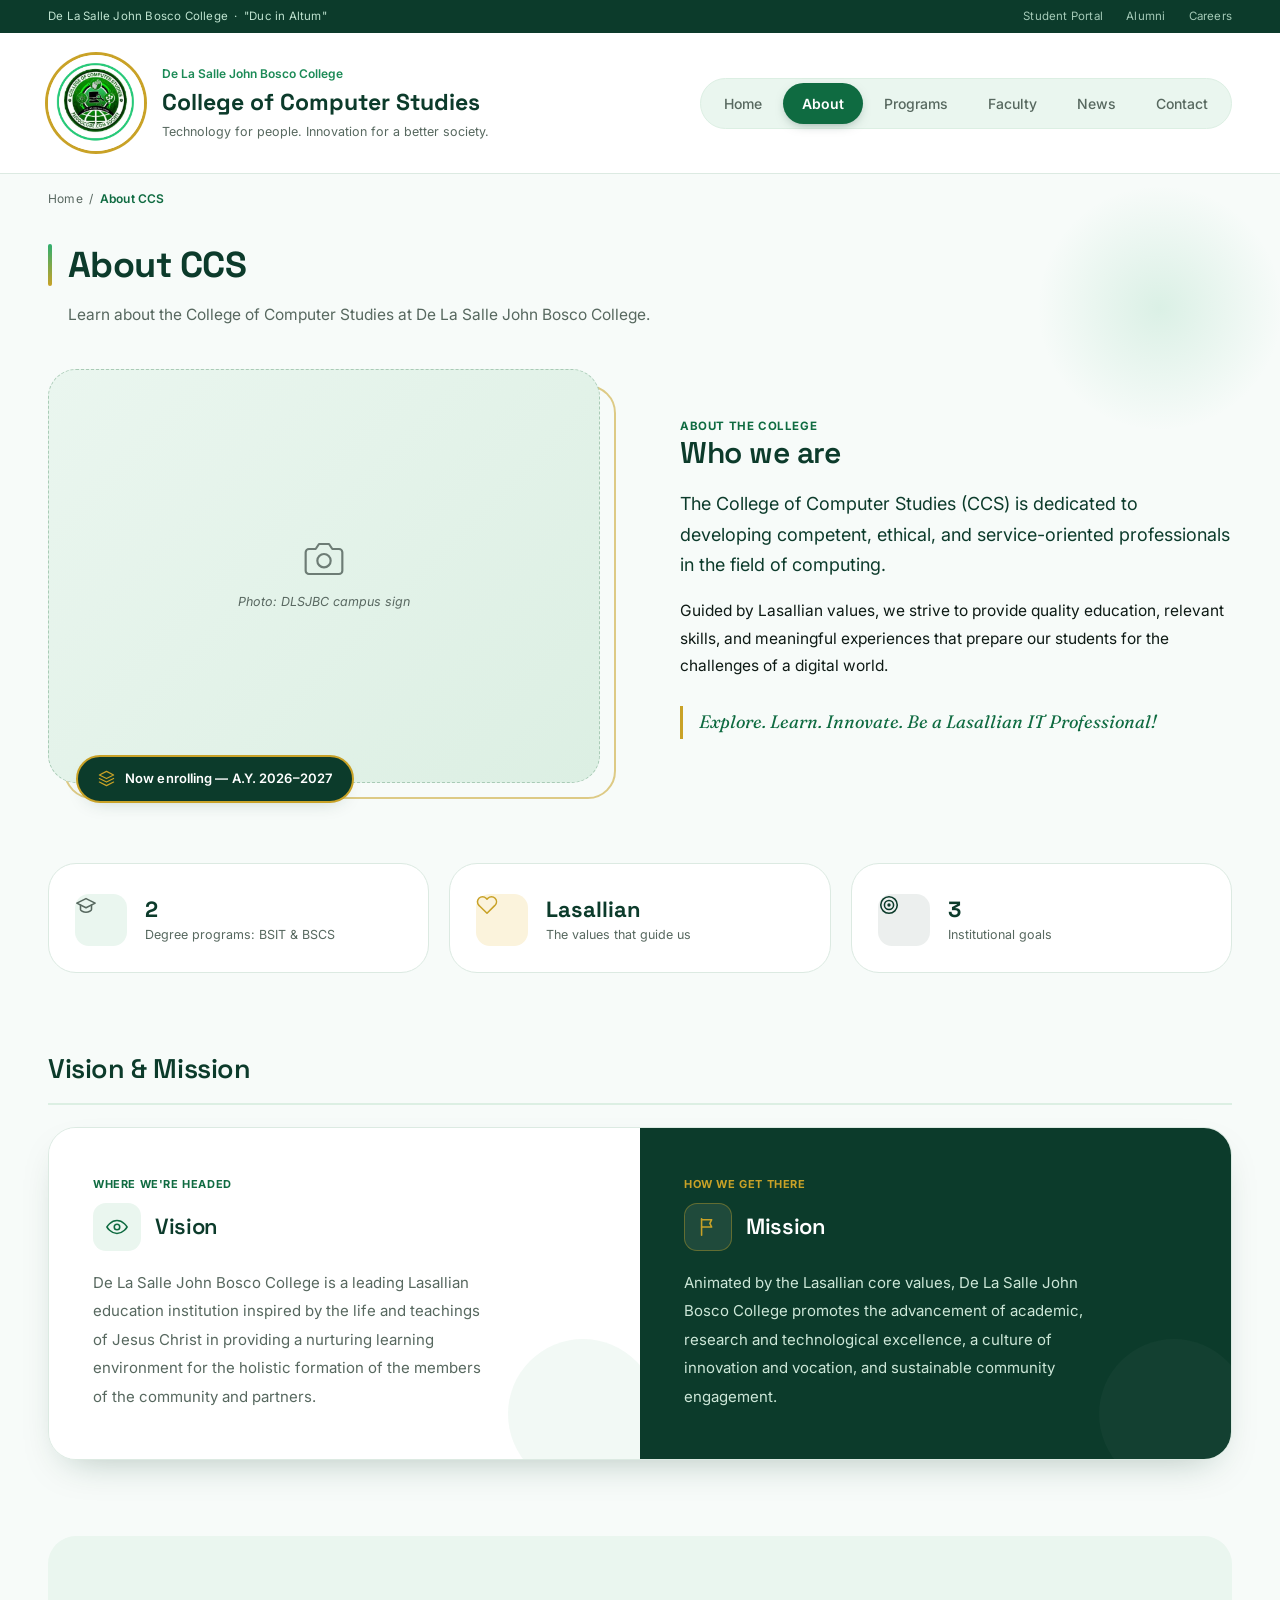
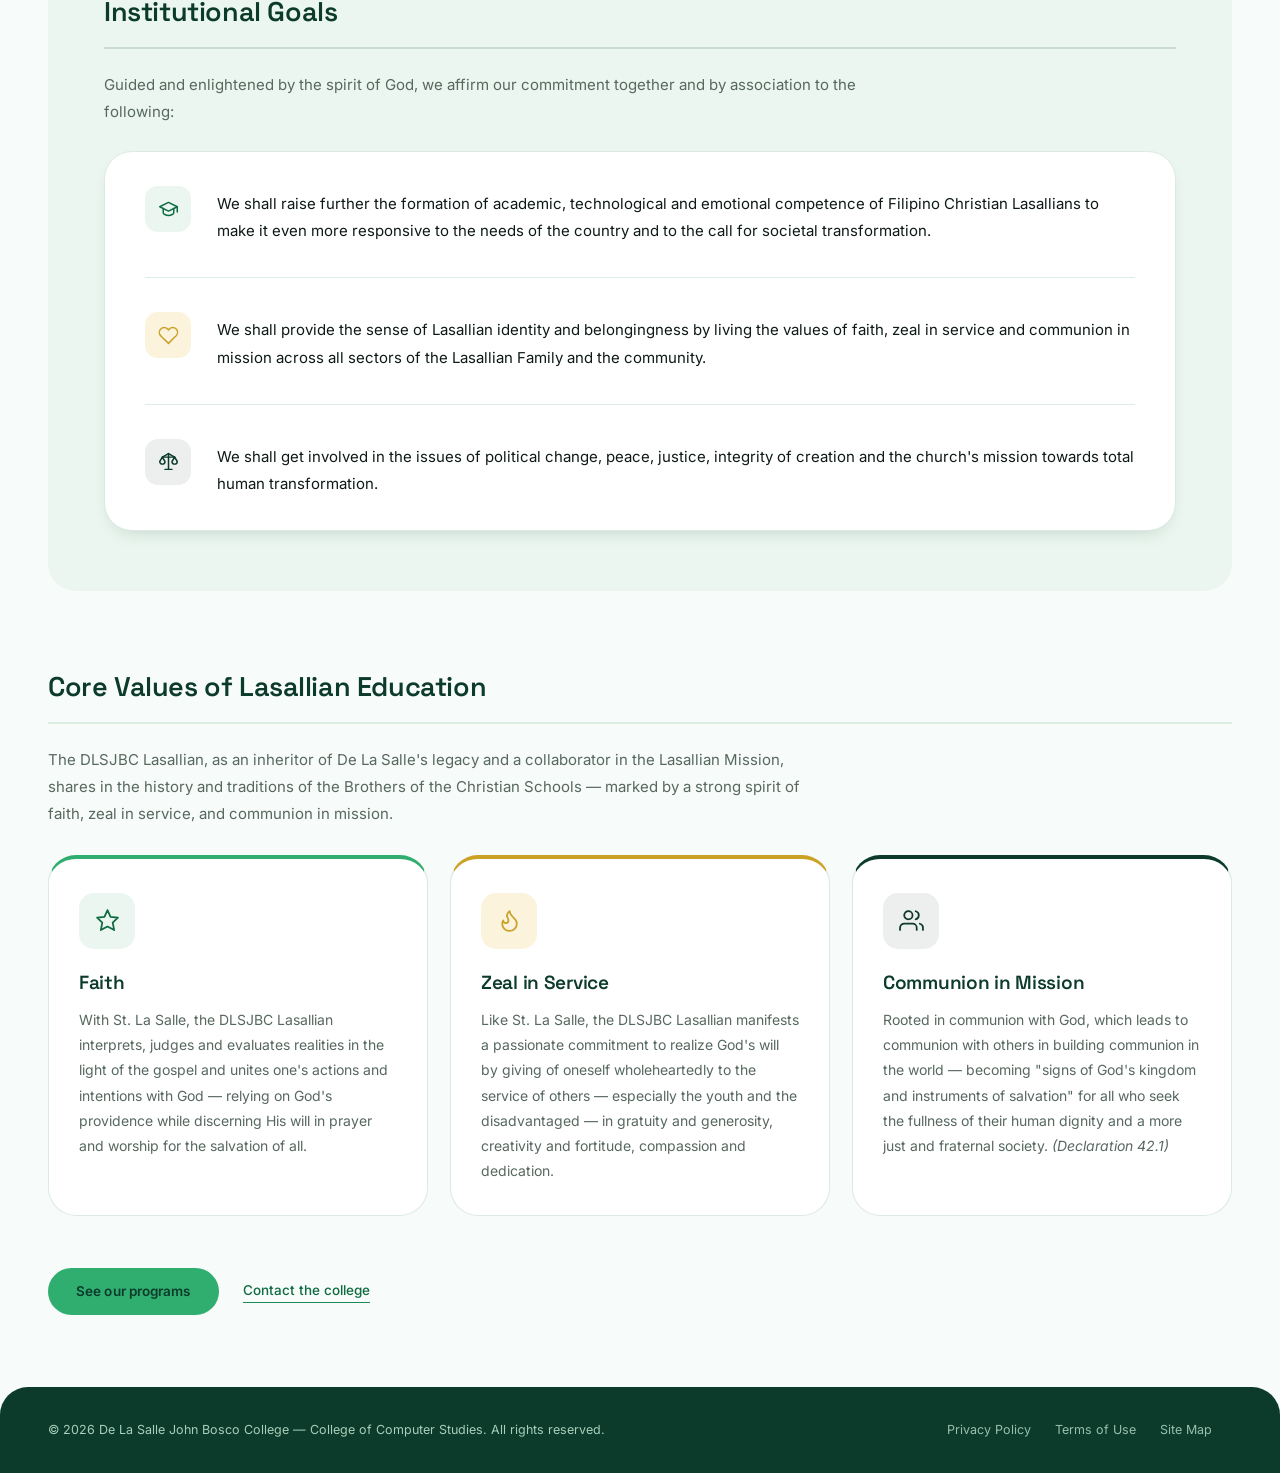
==== about.html @ 53c6dd04 "Add files via upload" ====
<!DOCTYPE html>
<html lang="en">
<head>
<meta charset="UTF-8">
<meta name="viewport" content="width=device-width, initial-scale=1">
<meta name="description" content="Learn about the College of Computer Studies at De La Salle John Bosco College.">
<link rel="icon" type="image/png" href="images/favicon.png">
<title>About CCS — College of Computer Studies, De La Salle John Bosco College</title>
<link rel="preconnect" href="https://fonts.googleapis.com">
<link rel="preconnect" href="https://fonts.gstatic.com" crossorigin>
<link rel="stylesheet" href="styles.css">
</head>
<body>

  <a class="skip-link" href="#main-content">Skip to main content</a>

  <div class="utility-bar">
    <span>De La Salle John Bosco College &nbsp;·&nbsp; "Duc in Altum"</span>
    <span>
      <a href="#">Student Portal</a>
      <a href="#">Alumni</a>
      <a href="#">Careers</a>
    </span>
  </div>

  <header class="site-header">
    <a class="brand" href="index.html">
      <img class="mark" src="images/logo.png" width="88" height="88" alt="CCS logo — College of Computer Studies, De La Salle John Bosco College">
      <div class="brand-text">
        <div class="eyebrow">De La Salle John Bosco College</div>
        <div class="brand-title">College of Computer Studies</div>
        <div class="tagline">Technology for people. Innovation for a better society.</div>
      </div>
    </a>
    <button class="nav-toggle" id="nav-toggle" type="button" aria-expanded="false" aria-controls="main-nav" aria-label="Toggle navigation menu"><span></span></button>
    <nav class="main-nav" id="main-nav" aria-label="Primary">
      <ul>
        <li><a href="index.html">Home</a></li>
        <li class="active"><a href="about.html" aria-current="page">About</a></li>
        <li><a href="programs.html">Programs</a></li>
        <li><a href="faculty.html">Faculty</a></li>
        <li><a href="news.html">News</a></li>
        <li><a href="contact.html">Contact</a></li>
      </ul>
    </nav>
  </header>
  <div class="header-divider"></div>

  <nav class="breadcrumb" aria-label="Breadcrumb"><a href="index.html">Home</a> &nbsp;/&nbsp; <span aria-current="page">About CCS</span></nav>

  <div class="page-head">
    <h1>About CCS</h1>
    <p>Learn about the College of Computer Studies at De La Salle John Bosco College.</p>
  </div>

  <main class="page-wrap" id="main-content">
    <div class="split">
      <div class="split-media">
        <!-- Replace this placeholder with: <img src="images/campus-sign.jpg" alt="DLSJBC campus sign"> -->
        <div class="ph ph-4x3 ph-photo" role="img" aria-label="Placeholder: Photo: DLSJBC campus sign">
          <svg class="ph-photo-icon" viewBox="0 0 24 24" aria-hidden="true"><path d="M23 19a2 2 0 0 1-2 2H3a2 2 0 0 1-2-2V8a2 2 0 0 1 2-2h4l2-3h6l2 3h4a2 2 0 0 1 2 2z"/><circle cx="12" cy="13" r="4"/></svg>
          <span>Photo: DLSJBC campus sign</span>
        </div>
        <div class="media-badge">
          <svg viewBox="0 0 24 24" aria-hidden="true"><path d="M12 2 2 7l10 5 10-5-10-5z"/><path d="M2 17l10 5 10-5"/><path d="M2 12l10 5 10-5"/></svg>
          <span>Now enrolling — A.Y. 2026–2027</span>
        </div>
      </div>
      <div class="split-text">
        <span class="section-kicker">About the college</span>
        <h2>Who we are</h2>
        <p>The College of Computer Studies (CCS) is dedicated to developing competent, ethical, and service-oriented professionals in the field of computing.</p>
        <p>Guided by Lasallian values, we strive to provide quality education, relevant skills, and meaningful experiences that prepare our students for the challenges of a digital world.</p>
        <p class="tag-line">Explore. Learn. Innovate. Be a Lasallian IT Professional!</p>
      </div>
    </div>


    <ul class="facts" aria-label="At a glance">
      <li>
        <span class="fact-icon" aria-hidden="true"><svg viewBox="0 0 24 24"><path d="M22 10 12 5 2 10l10 5 10-5z"/><path d="M6 12v5c0 1 3 3 6 3s6-2 6-3v-5"/></svg></span>
        <span class="fact-body"><b>2</b><span>Degree programs: BSIT &amp; BSCS</span></span>
      </li>
      <li>
        <span class="fact-icon" aria-hidden="true"><svg viewBox="0 0 24 24"><path d="M20.8 4.6a5.5 5.5 0 0 0-7.8 0L12 5.6l-1-1a5.5 5.5 0 1 0-7.8 7.8l1 1L12 21l7.8-7.8 1-1a5.5 5.5 0 0 0 0-7.6z"/></svg></span>
        <span class="fact-body"><b>Lasallian</b><span>The values that guide us</span></span>
      </li>
      <li>
        <span class="fact-icon" aria-hidden="true"><svg viewBox="0 0 24 24"><circle cx="12" cy="12" r="9"/><circle cx="12" cy="12" r="5"/><circle cx="12" cy="12" r="1"/></svg></span>
        <span class="fact-body"><b>3</b><span>Institutional goals</span></span>
      </li>
    </ul>

    <section class="section" aria-labelledby="vm-heading">
      <div class="block-head"><h2 id="vm-heading">Vision &amp; Mission</h2></div>
      <div class="vm-grid">
        <div class="vm-card is-vision">
          <span class="vm-kicker">Where we're headed</span>
          <div class="vm-card-head">
            <span class="vm-icon" aria-hidden="true"><svg viewBox="0 0 24 24"><path d="M1 12s4-7 11-7 11 7 11 7-4 7-11 7-11-7-11-7z"/><circle cx="12" cy="12" r="3"/></svg></span>
            <h3>Vision</h3>
          </div>
          <p>De La Salle John Bosco College is a leading Lasallian education institution inspired by the life and teachings of Jesus Christ in providing a nurturing learning environment for the holistic formation of the members of the community and partners.</p>
        </div>
        <div class="vm-card is-mission">
          <span class="vm-kicker">How we get there</span>
          <div class="vm-card-head">
            <span class="vm-icon" aria-hidden="true"><svg viewBox="0 0 24 24"><path d="M5 3v18"/><path d="M5 4h11l-2 4 2 4H5"/></svg></span>
            <h3>Mission</h3>
          </div>
          <p>Animated by the Lasallian core values, De La Salle John Bosco College promotes the advancement of academic, research and technological excellence, a culture of innovation and vocation, and sustainable community engagement.</p>
        </div>
      </div>
    </section>

    <section class="section is-tinted" aria-labelledby="goals-heading">
      <div class="block-head"><h2 id="goals-heading">Institutional Goals</h2></div>
      <p class="goals-intro">Guided and enlightened by the spirit of God, we affirm our commitment together and by association to the following:</p>
      <ul class="goals-panel">
        <li class="goal-row">
          <span class="goal-icon" aria-hidden="true"><svg viewBox="0 0 24 24"><path d="M22 10 12 5 2 10l10 5 10-5z"/><path d="M6 12v5c0 1 3 3 6 3s6-2 6-3v-5"/><path d="M22 10v6"/></svg></span>
          <p class="goal-text">We shall raise further the formation of academic, technological and emotional competence of Filipino Christian Lasallians to make it even more responsive to the needs of the country and to the call for societal transformation.</p>
        </li>
        <li class="goal-row">
          <span class="goal-icon" aria-hidden="true"><svg viewBox="0 0 24 24"><path d="M20.8 4.6a5.5 5.5 0 0 0-7.8 0L12 5.6l-1-1a5.5 5.5 0 1 0-7.8 7.8l1 1L12 21l7.8-7.8 1-1a5.5 5.5 0 0 0 0-7.6z"/></svg></span>
          <p class="goal-text">We shall provide the sense of Lasallian identity and belongingness by living the values of faith, zeal in service and communion in mission across all sectors of the Lasallian Family and the community.</p>
        </li>
        <li class="goal-row">
          <span class="goal-icon" aria-hidden="true"><svg viewBox="0 0 24 24"><path d="M12 3v18"/><path d="M8 21h8"/><path d="M5 7h14"/><path d="M12 3 5 7"/><path d="M12 3l7 4"/><path d="M2 12l3-5 3 5a3 3 0 1 1-6 0z"/><path d="M16 12l3-5 3 5a3 3 0 1 1-6 0z"/></svg></span>
          <p class="goal-text">We shall get involved in the issues of political change, peace, justice, integrity of creation and the church's mission towards total human transformation.</p>
        </li>
      </ul>
    </section>

    <section class="section" aria-labelledby="values-heading">
      <div class="block-head"><h2 id="values-heading">Core Values of Lasallian Education</h2></div>
      <p class="values-intro">The DLSJBC Lasallian, as an inheritor of De La Salle's legacy and a collaborator in the Lasallian Mission, shares in the history and traditions of the Brothers of the Christian Schools — marked by a strong spirit of faith, zeal in service, and communion in mission.</p>
      <div class="values">
        <div class="value"><span class="value-icon" aria-hidden="true"><svg viewBox="0 0 24 24"><path d="m12 2 2.9 6.6L22 9.2l-5 4.9 1.4 7.1L12 17.8l-6.4 3.4L7 14.1 2 9.2l7.1-.6z"/></svg></span><h3>Faith</h3><p>With St. La Salle, the DLSJBC Lasallian interprets, judges and evaluates realities in the light of the gospel and unites one's actions and intentions with God — relying on God's providence while discerning His will in prayer and worship for the salvation of all.</p></div>
        <div class="value"><span class="value-icon" aria-hidden="true"><svg viewBox="0 0 24 24"><path d="M8.5 14.5A2.5 2.5 0 0 0 11 12c0-1.38-.5-2-1-3-1.07-2.14-.22-4.05 2-6 .5 2.5 2 4.9 4 6.5 2 1.6 3 3.5 3 5.5a7 7 0 1 1-14 0c0-1.15.43-2.29 1-3a2.5 2.5 0 0 0 2.5 2.5z"/></svg></span><h3>Zeal in Service</h3><p>Like St. La Salle, the DLSJBC Lasallian manifests a passionate commitment to realize God's will by giving of oneself wholeheartedly to the service of others — especially the youth and the disadvantaged — in gratuity and generosity, creativity and fortitude, compassion and dedication.</p></div>
        <div class="value"><span class="value-icon" aria-hidden="true"><svg viewBox="0 0 24 24"><path d="M17 21v-2a4 4 0 0 0-4-4H5a4 4 0 0 0-4 4v2"/><circle cx="9" cy="7" r="4"/><path d="M23 21v-2a4 4 0 0 0-3-3.87"/><path d="M16 3.13a4 4 0 0 1 0 7.75"/></svg></span><h3>Communion in Mission</h3><p>Rooted in communion with God, which leads to communion with others in building communion in the world — becoming "signs of God's kingdom and instruments of salvation" for all who seek the fullness of their human dignity and a more just and fraternal society. <i>(Declaration 42.1)</i></p></div>
      </div>
    </section>

    <div class="cta-row">
      <a class="btn btn-primary" href="programs.html">See our programs</a>
      <a class="btn-text dark" href="contact.html">Contact the college</a>
    </div>
  </main>

  <footer>
    <div class="footer-wrap">
      <div>© 2026 De La Salle John Bosco College — College of Computer Studies. All rights reserved.</div>
      <div class="footer-links">
        <a href="#">Privacy Policy</a>
        <a href="#">Terms of Use</a>
        <a href="#">Site Map</a>
      </div>
    </div>
  </footer>

  <script src="script.js"></script>
</body>
</html>
---- styles.css ----
@import url('https://fonts.googleapis.com/css2?family=Space+Grotesk:wght@500;600;700&family=Inter:wght@400;500;600;700&family=Fraunces:ital,wght@1,500&display=swap');

:root{
  /* Core palette — green & white, gold as a small heritage accent */
  --forest:#0C3B2B;
  --forest-2:#0F4A36;
  --green:#1B8A56;
  --green-deep:#0F6B41;
  --green-bright:#2FAE6F;
  --mint:#EAF6EF;
  --mint-2:#DCEFE3;
  --ivory:#F7FBF9;
  --paper:#FFFFFF;
  --gold:#C9A227;
  --ink:#0E1A15;
  --ink-soft:#57685F;
  --ink-faint:#76807A;   /* 4.1:1 on white/ivory; placeholder text */
  --ink-muted:#596861;   /* 5.9:1 on white, 5.3:1 on mint, 4.9:1 on mint-2; for small meta text */
  --line:#DCEAE2;
  --shadow: 0 16px 40px -20px rgba(12,59,43,.35);
  --shadow-sm: 0 8px 20px -12px rgba(12,59,43,.28);
  --radius-lg:28px;
  --radius-md:18px;
  --radius-sm:12px;
  --wrap:1400px;         /* shared page width on desktop */
}
*{box-sizing:border-box;}
html{scroll-behavior:smooth;}
body{
  margin:0;
  font-family:"Inter",-apple-system,BlinkMacSystemFont,"Segoe UI",Roboto,"Helvetica Neue",Arial,"Noto Sans","Liberation Sans",sans-serif,"Apple Color Emoji","Segoe UI Emoji";
  color:var(--ink);
  background:var(--ivory);
  -webkit-font-smoothing:antialiased;
  -moz-osx-font-smoothing:grayscale;
  text-rendering:optimizeLegibility;
  font-feature-settings:"kern" 1,"liga" 1,"calt" 1;
  font-synthesis:none;
  line-height:1.5;
}
h1,h2,h3{
  font-family:"Space Grotesk",-apple-system,BlinkMacSystemFont,"Segoe UI",Roboto,"Helvetica Neue",Arial,sans-serif;
  margin:0;
  font-weight:600;
  letter-spacing:-.015em;
  color:var(--forest);
}
a{color:inherit;text-decoration:none;}
img{display:block;max-width:100%;}
p{margin:0;}
@media (prefers-reduced-motion: reduce){
  html{scroll-behavior:auto;}
  *{animation-duration:.001ms !important;transition-duration:.001ms !important;}
}

/* ---------- Accessibility ---------- */
a:focus-visible,
button:focus-visible,
input:focus-visible,
textarea:focus-visible{
  outline:2px solid var(--green);
  outline-offset:3px;
  border-radius:3px;
}
.skip-link{
  position:absolute;left:16px;top:-60px;z-index:1000;
  background:var(--forest);color:var(--paper);
  padding:12px 20px;font-size:13px;font-weight:600;
  border-radius:8px;transition:top .15s ease;
}
.skip-link:focus{top:16px;}
.sr-only{
  position:absolute;width:1px;height:1px;padding:0;margin:-1px;overflow:hidden;
  clip:rect(0,0,0,0);white-space:nowrap;border:0;
}

/* ---------- Utility strip ---------- */
.utility-bar{
  background:var(--forest);
  color:#BFE3D0;
  font-size:11.5px;
  padding:8px 48px;
  display:flex;
  justify-content:space-between;
  letter-spacing:.2px;
}
.utility-bar a{opacity:.85;margin-left:20px;}
.utility-bar a:hover{opacity:1;color:var(--gold);}

/* ---------- Header ---------- */
header.site-header{
  background:var(--paper);
  padding:22px 48px;
  display:flex;
  align-items:center;
  justify-content:space-between;
  max-width:var(--wrap);
  margin:0 auto;
  position:sticky;
  top:0;
  z-index:40;
  border-bottom:1px solid var(--line);
}
.brand{display:flex;align-items:center;}
.mark{
  width:96px;height:96px;flex-shrink:0;margin-right:18px;object-fit:cover;
  border-radius:50%;display:block;
  box-shadow:0 0 0 3px var(--gold);
  transition:box-shadow .15s ease,transform .15s ease;
}
.brand:hover .mark{box-shadow:0 0 0 3px var(--green-bright);transform:translateY(-1px);}
.brand-text .eyebrow{
  font-size:12px;color:var(--green);font-weight:600;margin-bottom:2px;
}
.brand-text h1{font-size:23px;color:var(--forest);}
.brand-text .tagline{font-size:12.5px;color:var(--ink-soft);margin-top:3px;transition:color .15s ease;}
.brand:hover .brand-text .tagline{color:var(--green-deep);}

nav.main-nav{display:flex;align-items:center;}
nav.main-nav ul{
  list-style:none;display:flex;margin:0;padding:4px;gap:2px;
  background:var(--mint);border:1px solid var(--mint-2);border-radius:999px;
}
nav.main-nav li{position:relative;}
nav.main-nav a{
  display:block;font-size:14px;font-weight:500;color:var(--ink-soft);
  padding:10px 19px;border-radius:999px;transition:background .15s ease,color .15s ease;
}
nav.main-nav a:hover{color:var(--forest);background:rgba(255,255,255,.7);}
nav.main-nav li.active a{color:var(--paper);font-weight:600;background:var(--green-deep);box-shadow:0 4px 12px -5px rgba(15,59,43,.5);}
nav.main-nav li.active a:hover{background:var(--forest);color:var(--paper);}

.header-divider{display:none;}

.breadcrumb{
  max-width:var(--wrap);margin:0 auto;padding:16px 48px 0;
  font-size:12px;color:var(--ink-muted);letter-spacing:.2px;
}
.breadcrumb span{color:var(--green-deep);font-weight:600;}
.breadcrumb a:hover{color:var(--green);text-decoration:underline;}

/* ---------- Hero ---------- */
.hero{max-width:var(--wrap);margin:22px auto 0;padding:0 48px;}
.hero-grid{display:flex;align-items:stretch;gap:28px;}

.hero-panel{
  flex:1 1 0;min-width:0;
  background:linear-gradient(155deg,var(--forest-2) 0%,var(--forest) 65%);
  border-radius:var(--radius-lg);
  color:var(--paper);
  padding:64px 56px;
  display:flex;align-items:center;
  position:relative;overflow:hidden;
}
.hero-panel::before{
  content:"";position:absolute;inset:0;pointer-events:none;
  background-image:radial-gradient(rgba(255,255,255,.10) 1.5px,transparent 1.5px);
  background-size:24px 24px;
  -webkit-mask-image:radial-gradient(ellipse at 100% 0%,#000 0%,transparent 55%);
  mask-image:radial-gradient(ellipse at 100% 0%,#000 0%,transparent 55%);
}
.hero-text{max-width:560px;position:relative;z-index:1;}
.hero-kicker{font-size:13px;color:var(--gold);font-weight:600;margin-bottom:16px;}
.hero-text h2{font-size:42px;line-height:1.15;color:var(--paper);font-weight:700;}
.hero-text .lede{font-size:15.5px;color:#CDE7D8;margin-top:18px;max-width:460px;line-height:1.75;}
.hero-cta{margin-top:32px;display:flex;align-items:center;flex-wrap:wrap;gap:10px 24px;}
.btn{
  display:inline-block;padding:13px 28px;border-radius:999px;font-size:13.5px;font-weight:600;
  letter-spacing:.1px;transition:background .15s ease,transform .15s ease;
}
.btn-primary{background:var(--green-bright);color:var(--forest);}
.btn-primary:hover{background:#4CC489;transform:translateY(-1px);}
.btn-text{color:var(--paper);border-bottom:1px solid rgba(255,255,255,.4);padding:0 0 2px;font-size:13.5px;font-weight:500;}
.btn-text:hover{border-color:var(--gold);color:var(--gold);}

/* Photo card: a distinct, separated object next to the panel — not blended into it */
.hero-photo-wrap{flex:0 0 38%;position:relative;padding:14px 14px 34px 0;}
.hero-photo-wrap::before{
  content:"";position:absolute;top:0;right:-14px;bottom:20px;left:28px;
  background:var(--mint-2);border-radius:var(--radius-lg);z-index:0;
}
.hero-photo-card{
  position:relative;z-index:1;height:100%;min-height:460px;
  border-radius:var(--radius-lg);overflow:hidden;
  box-shadow:var(--shadow);border:6px solid var(--paper);
}
.hero-photo-card img,.hero-photo-card .ph{width:100%;height:100%;object-fit:cover;}
.hero-ph{
  flex-direction:column;gap:14px;
  background:linear-gradient(135deg,var(--mint) 0%,var(--mint-2) 100%);
  color:var(--ink-soft);font-size:13px;letter-spacing:.2px;text-align:center;padding:24px;
}
.hero-ph .ph-icon{width:42px;height:42px;stroke:currentColor;fill:none;stroke-width:1.3;opacity:.65;color:var(--green-deep);}

.hero-badges{
  position:relative;z-index:2;margin-top:-30px;margin-left:20px;
  display:flex;gap:10px;
}
.hero-badge{
  background:rgba(255,255,255,.92);backdrop-filter:blur(6px);
  border:1px solid var(--line);border-radius:var(--radius-sm);
  box-shadow:var(--shadow-sm);padding:12px 16px;
}
.hero-badge-num{
  font-family:"Space Grotesk",-apple-system,BlinkMacSystemFont,"Segoe UI",Roboto,"Helvetica Neue",Arial,sans-serif;
  font-size:24px;font-weight:700;line-height:1;color:var(--forest);
}
.hero-badge.is-accent .hero-badge-num{color:var(--green);}
.hero-badge-label{font-size:10.5px;color:var(--ink-soft);margin-top:5px;line-height:1.4;}

/* ---------- Layout ---------- */
.content-wrap{max-width:var(--wrap);margin:0 auto;padding:60px 48px 0;display:grid;grid-template-columns:minmax(0,1fr) 360px;column-gap:48px;align-items:start;}
.main-col{flex:2 1 0;min-width:0;margin-right:56px;}
.content-wrap > .main-col{margin-right:0;container:main / inline-size;}
.side-col{flex:1 1 0;min-width:0;background:var(--mint);padding:32px 28px;border-radius:var(--radius-md);}

.block{margin-bottom:56px;}
.block-head{
  display:flex;justify-content:space-between;align-items:baseline;
  border-bottom:2px solid var(--mint-2);padding-bottom:14px;margin-bottom:22px;
}
.block-head h2{font-size:21px;}
.see-all{font-size:12.5px;color:var(--green-deep);font-weight:600;}
.see-all:hover{color:var(--green);}

/* Announcements */
.announce-list{list-style:none;margin:0;padding:0;}
.announce-item{
  position:relative;display:flex;align-items:flex-start;
  padding:16px 14px;border-radius:var(--radius-sm);transition:background .15s ease;
}
.announce-item:hover{background:var(--mint);}
.announce-item:has(a:focus-visible){outline:2px solid var(--green);outline-offset:-2px;}

/* One fixed-width label column so every title starts on the same line */
.announce-date{
  flex:0 0 76px;margin:-1px 20px 0 0;padding:3px 0;
  border:1px solid var(--mint-2);border-radius:999px;background:var(--mint);
  color:var(--green-deep);font-size:11.5px;font-weight:600;line-height:1.4;text-align:center;
}
.announce-item:hover .announce-date{background:var(--paper);}
.announce-item.is-new .announce-date{background:var(--green-deep);border-color:var(--green-deep);color:var(--paper);}
.announce-item.is-ongoing .announce-date{background:transparent;border-style:dashed;border-color:#B7D3C4;}
.announce-item.is-past .announce-date{background:#EEF1EF;border-color:#E1E6E3;color:var(--ink-soft);}
.announce-item.is-past:hover .announce-date{background:var(--paper);}
.announce-item.is-past:hover .title{color:var(--ink);}

.announce-body{flex:1 1 0;min-width:0;}
.announce-item .title{display:block;font-size:15.5px;color:var(--ink);line-height:1.4;font-weight:500;}
.announce-item.is-new .title{font-weight:600;}
/* Stretch the link over the whole row so the entire item is clickable */
.announce-item .title::after{content:"";position:absolute;inset:0;}
.announce-item:hover .title{color:var(--green-deep);}
.announce-item .meta{font-size:12px;color:var(--ink-muted);margin-top:5px;}
.meta-posted::before{content:" · ";}
.announce-item .news-arrow{margin:3px 0 0 16px;}

@media (hover:none){
  .announce-item .news-arrow{display:none;}
}
@media (max-width:480px){
  .announce-item{padding:14px 10px;}
  .announce-date{flex-basis:64px;margin-right:14px;font-size:11px;}
}

/* Wide column: announcements read like a schedule board — label | title | source & date | arrow */
@container main (min-width: 760px){
  .announce-item{
    display:grid;grid-template-columns:76px minmax(0,1fr) 160px 16px;
    column-gap:16px;align-items:center;padding:13px 14px;
  }
  .announce-body{display:contents;}
  .announce-date{margin:0;}
  .announce-item .title{grid-column:2;}
  .announce-item .meta{
    grid-column:3;margin:0;padding-left:16px;border-left:1px solid var(--line);
    display:flex;flex-direction:column;gap:1px;
  }
  .meta-src{font-size:13px;font-weight:500;color:var(--ink-soft);}
  .meta-posted::before{content:none;}
  .announce-item .news-arrow{grid-column:4;margin:0;}
}

/* Programs (home) */

/* News */
.news-item{
  display:flex;align-items:center;gap:16px;
  padding:12px 14px;border-radius:var(--radius-sm);
  transition:background .15s ease;
}
.news-item:hover{background:var(--mint);}
.news-date{
  flex-shrink:0;width:52px;text-align:center;
  background:var(--paper);border:1px solid var(--line);
  border-radius:var(--radius-sm);padding:8px 4px;
  transition:border-color .15s ease;
}
.news-item:hover .news-date{border-color:var(--green-bright);}
.news-date b{display:block;font-family:"Space Grotesk",-apple-system,BlinkMacSystemFont,"Segoe UI",Roboto,"Helvetica Neue",Arial,sans-serif;font-size:19px;font-weight:700;line-height:1;color:var(--forest);}
.news-date span{display:block;font-size:11px;letter-spacing:.5px;color:var(--green-deep);margin-top:4px;text-transform:uppercase;font-weight:600;}
.news-item .title{flex:1 1 0;min-width:0;font-size:15px;color:var(--ink);font-weight:500;line-height:1.4;}
.news-item:hover .title{color:var(--green-deep);}
.news-arrow{
  flex-shrink:0;width:16px;height:16px;color:var(--ink-muted);
  opacity:0;transform:translateX(-4px);
  transition:opacity .15s ease,transform .15s ease,color .15s ease;
}
.news-arrow svg{width:100%;height:100%;stroke:currentColor;fill:none;stroke-width:2;stroke-linecap:round;stroke-linejoin:round;}
.news-item:hover .news-arrow,
.announce-item:hover .news-arrow,
.announce-item:focus-within .news-arrow,
.event-item:hover .news-arrow,
.event-item:focus-within .news-arrow,
.quicklink-list a:hover .news-arrow,
.quicklink-list a:focus-visible .news-arrow{opacity:1;transform:translateX(0);color:var(--green-deep);}

/* News feed: a clean single-column list, in chronological order, dividers between rows */
.news-feed{display:flex;flex-direction:column;}
.news-item{border-bottom:1px solid var(--line);}
.news-item:last-child{border-bottom:none;}
.news-item.is-latest .news-date{background:var(--green-deep);border-color:var(--green-deep);}
.news-item.is-latest .news-date b,
.news-item.is-latest .news-date span{color:var(--paper);}
.news-item.is-latest .title{font-weight:600;}

/* Sidebar */
.side-block{margin-bottom:34px;}
.side-block:last-child{margin-bottom:0;}
.side-block h2{
  font-size:13px;color:var(--forest);margin-bottom:16px;font-weight:700;
}

.quicklink-list{list-style:none;padding:0;margin:0;}
.quicklink-list li{margin-bottom:8px;}
.quicklink-list li:last-child{margin-bottom:0;}
.quicklink-list a{
  display:flex;justify-content:space-between;align-items:center;padding:11px 14px;font-size:13.5px;
  color:var(--ink);background:var(--paper);border-radius:var(--radius-sm);font-weight:500;
  transition:transform .15s ease,box-shadow .15s ease;
}
.quicklink-list a:hover{color:var(--green-deep);transform:translateX(2px);box-shadow:var(--shadow-sm);}
.quicklink-list .arrow{color:var(--green);font-size:13px;}

.event-item{
  position:relative;display:flex;align-items:flex-start;
  padding:12px 10px;margin:0 -10px;border-radius:var(--radius-sm);
  transition:background .15s ease;
}
.event-item:hover{background:var(--mint);}
.event-item:has(a:focus-visible){outline:2px solid var(--green);outline-offset:-2px;}
.event-date{
  flex-shrink:0;width:44px;height:44px;margin-right:14px;text-align:center;
  background:var(--forest);color:var(--paper);border-radius:var(--radius-sm);
  display:flex;flex-direction:column;align-items:center;justify-content:center;
}
.event-date b{display:block;font-size:16px;line-height:1;font-family:"Space Grotesk",-apple-system,BlinkMacSystemFont,"Segoe UI",Roboto,"Helvetica Neue",Arial,sans-serif;}
.event-date span{font-size:11px;letter-spacing:.4px;color:var(--gold);}
.event-body{flex:1 1 0;min-width:0;}
.event-item .title{display:block;font-size:13px;color:var(--ink);font-weight:600;line-height:1.4;}
.event-item .title::after{content:"";position:absolute;inset:0;}
.event-item:hover .title{color:var(--green-deep);}
.event-item .meta{font-size:11.5px;color:var(--ink-muted);margin-top:3px;}
.event-item .news-arrow{flex:none;margin:3px 0 0 12px;}
@media (hover:none){
  .event-item .news-arrow{display:none;}
}

.contact-lines address{font-style:normal;font-size:13px;line-height:1.9;color:var(--ink-soft);}
.contact-lines b{color:var(--ink);}
.contact-lines address a:hover{color:var(--green-deep);}
.contact-cta{
  display:block;text-align:center;margin-top:18px;padding:12px;
  background:var(--green-deep);color:var(--paper);font-size:12.5px;font-weight:700;
  letter-spacing:.2px;border-radius:999px;transition:background .15s ease;
}
.contact-cta:hover{background:var(--forest);}

footer{
  margin-top:72px;background:var(--forest);color:#A9CEBB;padding:34px 48px;font-size:12.5px;
  border-radius:var(--radius-lg) var(--radius-lg) 0 0;
}
.footer-wrap{max-width:var(--wrap);margin:0 auto;display:flex;justify-content:space-between;flex-wrap:wrap;gap:10px;}
.footer-links a{margin-right:20px;opacity:.9;}
.footer-links a:hover{opacity:1;color:var(--gold);}

/* ---------- Mobile nav toggle ---------- */
.nav-toggle{
  display:none;background:var(--mint);border:none;border-radius:10px;
  width:42px;height:38px;cursor:pointer;position:relative;flex-shrink:0;
}
.nav-toggle span,
.nav-toggle::before,
.nav-toggle::after{
  content:"";position:absolute;left:9px;right:9px;height:2px;background:var(--forest);
  border-radius:2px;transition:transform .2s ease, opacity .2s ease;
}
.nav-toggle::before{top:14px;}
.nav-toggle span{top:19px;}
.nav-toggle::after{top:24px;}
.nav-toggle[aria-expanded="true"]::before{transform:translateY(5px) rotate(45deg);}
.nav-toggle[aria-expanded="true"]::after{transform:translateY(-5px) rotate(-45deg);}
.nav-toggle[aria-expanded="true"] span{opacity:0;}

/* ---------- Responsive ---------- */
@media (max-width: 1080px){
  .utility-bar{padding:8px 28px;}
  header.site-header{padding:18px 28px;}
  .breadcrumb{padding:16px 28px 0;}
  .hero{padding:0 28px;}
  .content-wrap{padding:48px 28px 0;}
  footer{padding:30px 28px;}
  .hero-panel{padding:48px 40px;}
}

@media (max-width: 900px){
  .content-wrap{grid-template-columns:minmax(0,1fr);}
  .main-col{margin-right:0;margin-bottom:40px;}
  .side-col{width:100%;}
  .hero-grid{flex-direction:column;}
  .hero-photo-wrap{order:-1;width:100%;padding:10px 0 30px;}
  .hero-photo-wrap::before{right:14px;left:14px;}
  .hero-photo-card{min-height:260px;}
  .hero-badges{margin-left:20px;}
}

@media (max-width: 760px){
  .utility-bar{flex-direction:column;gap:6px;padding:10px 20px;}
  .utility-bar a{margin-left:0;margin-right:16px;}
  header.site-header{padding:16px 20px;flex-wrap:wrap;gap:12px;}
  .breadcrumb{padding:12px 20px 0;font-size:11px;}
  .hero{padding:0 20px;margin-top:16px;}
  .hero-panel{border-radius:20px;padding:32px 24px;}
  .hero-photo-card{min-height:200px;}
  .hero-text h2{font-size:28px;}
  .hero-text .lede{font-size:14px;}
  .content-wrap{padding:36px 20px 0;}
  .side-col{padding:26px 22px;}
  footer{padding:26px 20px;margin-top:52px;border-radius:20px 20px 0 0;}
  .footer-wrap{flex-direction:column;gap:12px;}

  .nav-toggle{display:block;}
  header.site-header{position:sticky;z-index:20;}
  nav.main-nav{
    position:absolute;left:20px;right:20px;top:100%;background:var(--paper);
    border-radius:16px;margin-top:8px;
    max-height:0;overflow:hidden;transition:max-height .25s ease;
    box-shadow:var(--shadow);
    z-index:30;
  }
  nav.main-nav.is-open{max-height:480px;}
  nav.main-nav ul{flex-direction:column;padding:10px;background:none;gap:4px;}
  nav.main-nav li{margin-right:0;}
  nav.main-nav a{display:block;padding:12px 16px;font-size:15px;border-radius:10px;}
}

@media (max-width: 480px){
  .hero-badges{flex-direction:column;margin-left:14px;}
  .brand-text h1{font-size:18px;}
}

/* =====================================================
   Inner pages (About, Programs, Faculty, News, Contact)
   ===================================================== */
a.brand{color:inherit;}
.brand-text .brand-title{font-family:"Space Grotesk",-apple-system,BlinkMacSystemFont,"Segoe UI",Roboto,"Helvetica Neue",Arial,sans-serif;font-size:23px;color:var(--forest);font-weight:700;}

.page-head{max-width:var(--wrap);margin:0 auto;padding:30px 48px 0;position:relative;}
.page-head::after{
  content:"";position:absolute;top:-40px;right:-20px;width:280px;height:280px;z-index:0;pointer-events:none;
  background:radial-gradient(circle,rgba(47,174,111,.14),rgba(47,174,111,0) 62%);
}
.page-head h1{position:relative;z-index:1;font-size:36px;font-weight:700;padding-left:20px;}
.page-head h1::before{
  content:"";position:absolute;left:0;top:6px;bottom:6px;width:4px;border-radius:2px;
  background:linear-gradient(var(--green-bright),var(--gold));
}
.page-head p{position:relative;z-index:1;margin-top:10px;padding-left:20px;font-size:15.5px;line-height:1.7;color:var(--ink-soft);max-width:620px;}
.page-wrap{max-width:var(--wrap);margin:0 auto;padding:40px 48px 0;}
.section{margin-top:76px;}
.section.first{margin-top:0;}

/* Full-width single-column pages (about/contact/faculty/news/programs) use
   .block-head as an actual section heading, not a compact widget label —
   size it up a step so it doesn't read smaller than the intro copy above it. */
.page-wrap .block-head h2{font-size:27px;}

/* Alternating tint so long stacks of sections (About: Vision & Mission →
   Goals → Values → Quote) read as separate beats instead of one blurred
   scroll. Applied selectively per-section rather than globally. */
.section.is-tinted{
  background:var(--mint);
  border-radius:var(--radius-lg);
  padding:56px 56px 60px;
}
.section.is-tinted .block-head{border-bottom-color:rgba(12,59,43,.14);}

/* Image placeholders */
.ph{
  display:flex;align-items:center;justify-content:center;text-align:center;
  background:linear-gradient(135deg,var(--mint) 0%,var(--mint-2) 100%);
  border:1.5px dashed #A9CBB6;
  border-radius:var(--radius-md);color:var(--ink-muted);
  font-size:12.5px;font-style:italic;padding:12px;width:100%;
}
.ph-4x3{aspect-ratio:4/3;}
.ph-square{aspect-ratio:1/1;}
.ph-portrait{aspect-ratio:1/1;border-radius:999px;}
.ph-thumb{aspect-ratio:4/3;}
.placeholder-note{
  display:inline-flex;align-items:center;gap:6px;margin-top:10px;
  font-size:11.5px;font-weight:600;font-style:normal;color:var(--green-deep);
  background:var(--mint);padding:5px 12px;border-radius:999px;
}
.placeholder-note::before{
  content:"";width:6px;height:6px;border-radius:50%;background:var(--green);flex:none;
}
.placeholder-note code{font-style:normal;font-weight:500;background:rgba(255,255,255,.6);padding:1px 6px;border-radius:6px;}
.btn-text.dark{color:var(--green-deep);border-bottom-color:var(--green);}
.btn-text.dark:hover{color:var(--forest);border-color:var(--forest);}
.cta-row{margin-top:52px;display:flex;align-items:center;gap:24px;flex-wrap:wrap;}

/* About */
.split{display:flex;gap:64px;align-items:center;}
.split-media{position:relative;flex:1 1 0;min-width:0;margin:0 16px 16px 0;}
.split-media::before{content:"";position:absolute;inset:16px -16px -16px 16px;border:2px solid var(--gold);border-radius:var(--radius-lg);opacity:.55;}
.split-media .ph,.split-media img{position:relative;border-radius:var(--radius-lg);}
.ph-photo{flex-direction:column;gap:14px;}
.ph-photo-icon{width:40px;height:40px;fill:none;stroke:var(--ink-muted);stroke-width:1.3;stroke-linecap:round;stroke-linejoin:round;opacity:.85;}
.media-badge{
  position:absolute;left:28px;bottom:-20px;z-index:2;display:inline-flex;align-items:center;gap:10px;
  background:var(--forest);color:var(--paper);font-size:13px;font-weight:600;letter-spacing:.1px;
  padding:12px 20px;border-radius:999px;border:2px solid var(--gold);box-shadow:var(--shadow-sm);
}
.media-badge svg{width:17px;height:17px;flex:none;fill:none;stroke:var(--gold);stroke-width:1.8;stroke-linecap:round;stroke-linejoin:round;}
.split-text{flex:1 1 0;min-width:0;}
.split-text h2{font-size:30px;line-height:1.15;margin-bottom:18px;}
.split-text p{font-size:15.5px;line-height:1.8;color:var(--ink);margin-bottom:16px;max-width:560px;}
.split-text h2 + p{font-size:18px;line-height:1.7;color:var(--forest);}
.split-text .tag-line{
  font-family:"Fraunces",Georgia,serif;font-style:italic;font-size:18px;color:var(--green-deep);
  border-left:3px solid var(--green-bright);padding-left:16px;margin-top:22px;
}
.split-text .tag-line{border-left:3px solid var(--gold);padding-left:16px;margin-top:26px;}

.facts{
  list-style:none;margin:64px 0 0;padding:0;display:grid;grid-template-columns:repeat(3,minmax(0,1fr));gap:20px;
}
.facts li{
  display:flex;align-items:center;gap:18px;background:var(--paper);border:1px solid var(--line);
  border-radius:var(--radius-lg);padding:26px 26px;transition:border-color .15s ease,box-shadow .15s ease,transform .15s ease;
}
.facts li:hover{border-color:var(--green);box-shadow:var(--shadow-sm);transform:translateY(-3px);}
.fact-icon{flex:none;display:grid;place-items:center;width:52px;height:52px;border-radius:14px;background:var(--mint);color:var(--green-deep);}
.facts li:nth-child(2) .fact-icon{background:#FBF3DC;color:var(--gold);}
.facts li:nth-child(3) .fact-icon{background:rgba(15,59,43,.08);color:var(--forest);}
.fact-icon svg{width:22px;height:22px;fill:none;stroke:currentColor;stroke-width:1.7;stroke-linecap:round;stroke-linejoin:round;}
.fact-body{min-width:0;}
.facts b{display:block;font-family:"Space Grotesk",-apple-system,BlinkMacSystemFont,"Segoe UI",Roboto,"Helvetica Neue",Arial,sans-serif;font-size:22px;line-height:1.2;font-weight:700;color:var(--forest);}
.facts span{display:block;margin-top:4px;font-size:12.5px;line-height:1.4;color:var(--ink-soft);}

.values{display:grid;grid-template-columns:repeat(3,minmax(0,1fr));gap:22px;}
.value{
  position:relative;overflow:hidden;background:var(--paper);border:1px solid var(--line);
  border-top:4px solid var(--green-bright);border-radius:var(--radius-lg);padding:34px 30px 32px;
  transition:border-color .15s ease,box-shadow .15s ease,transform .15s ease;
}
.value:nth-child(2){border-top-color:var(--gold);}
.value:nth-child(3){border-top-color:var(--forest);}
.value:hover{border-color:var(--green);box-shadow:var(--shadow-sm);transform:translateY(-3px);}
.value-icon{position:relative;z-index:1;display:grid;place-items:center;width:56px;height:56px;margin-bottom:20px;border-radius:15px;background:var(--mint);color:var(--green-deep);}
.value:nth-child(2) .value-icon{background:#FBF3DC;color:var(--gold);}
.value:nth-child(3) .value-icon{background:rgba(15,59,43,.08);color:var(--forest);}
.value-icon svg{width:25px;height:25px;fill:none;stroke:currentColor;stroke-width:1.7;stroke-linecap:round;stroke-linejoin:round;}
.value h3{position:relative;z-index:1;font-size:19px;margin-bottom:10px;}
.value p{position:relative;z-index:1;font-size:14px;line-height:1.8;color:var(--ink-soft);}
.value p i{color:var(--ink-muted);}

.quote-band{display:flex;align-items:center;gap:48px;background:var(--forest);border-radius:var(--radius-lg);padding:48px 56px;color:var(--paper);}
.quote-media{flex:0 0 170px;}
.quote-media .ph,.quote-media img{border-radius:50%;border:3px solid var(--gold);aspect-ratio:1/1;object-fit:cover;}
.quote-band blockquote{margin:0;border-left:3px solid var(--gold);padding-left:32px;}
.quote-band blockquote p{font-family:"Fraunces",Georgia,serif;font-style:italic;font-weight:500;font-size:30px;line-height:1.35;color:var(--paper);max-width:560px;}
.quote-band .ph{background:rgba(255,255,255,.08);color:#CDE7D8;}

/* Programs */
.program-full{display:flex;gap:48px;align-items:flex-start;padding:32px;margin-bottom:32px;background:var(--paper);border:1px solid var(--line);border-radius:var(--radius-lg);}
.program-full.is-reverse{flex-direction:row-reverse;}
.program-media{position:relative;flex:0 0 28%;min-width:0;}
.program-media .ph,.program-media img{border-radius:var(--radius-md);}
.program-media .ph-4x3{aspect-ratio:16/10;}
.program-photo{width:100%;aspect-ratio:3/4;object-fit:cover;object-position:top center;display:block;box-shadow:var(--shadow-sm);}
.program-short{position:absolute;left:16px;bottom:16px;font-family:"Space Grotesk",-apple-system,BlinkMacSystemFont,"Segoe UI",Roboto,"Helvetica Neue",Arial,sans-serif;font-size:22px;font-weight:700;letter-spacing:.5px;color:var(--paper);background:var(--forest);padding:8px 18px;border-radius:999px;border:2px solid var(--gold);}
.program-body{flex:1 1 0;min-width:0;}
.program-body h2{font-size:28px;line-height:1.2;margin-bottom:14px;}
.program-body p{font-size:15.5px;line-height:1.8;max-width:560px;color:var(--ink-soft);}
.program-sub{font-family:"Inter",sans-serif;font-size:13px;font-weight:700;color:var(--forest);margin:22px 0 10px;letter-spacing:0;}
.focus-list{list-style:none;margin:0;padding:0;display:flex;flex-wrap:wrap;gap:8px;}
.focus-list li{font-size:13px;font-weight:500;color:var(--green-deep);background:var(--mint);padding:6px 14px;border-radius:999px;}
.program-facts{list-style:none;margin:24px 0 26px;padding:0;display:grid;grid-template-columns:repeat(3,minmax(0,1fr));gap:12px;}
.program-facts li{padding:14px 16px;border:1px solid var(--line);border-radius:var(--radius-sm);}
.program-facts b{display:block;font-size:13px;color:var(--forest);line-height:1.3;}
.program-facts span{display:block;font-size:12px;font-style:italic;color:var(--ink-muted);margin-top:3px;}
.cta-banner{display:grid;grid-template-columns:1fr auto;column-gap:36px;align-items:center;background:linear-gradient(120deg,var(--forest),var(--green-deep));border-radius:var(--radius-lg);padding:44px 48px;text-align:left;color:var(--paper);}
.cta-banner h2{grid-column:1;font-size:28px;color:var(--paper);}
.cta-banner p{grid-column:1;margin:8px 0 0;color:#CDE7D8;}
.cta-banner .btn{grid-column:2;grid-row:1 / span 2;justify-self:end;}
.cta-banner .btn-primary{background:var(--gold);color:var(--forest);}
.cta-banner .btn-primary:hover{background:#DDBB4A;}

/* Faculty — editorial directory list instead of a card grid */
.roster-nav{display:flex;flex-wrap:wrap;gap:10px;margin-bottom:44px;}
.roster-nav a{
  padding:9px 18px;border-radius:999px;border:1px solid var(--line);background:var(--paper);
  font-size:13px;font-weight:600;color:var(--forest);transition:border-color .15s ease,background .15s ease,color .15s ease;
}
.roster-nav a:hover{border-color:var(--green);color:var(--green-deep);background:var(--mint);}

/* Team directory: uniform photo-card grid, modeled on a real staff
   directory — full-width photo on top, bold name, role in accent color
   underneath. All sections (Administration, Faculty, Staff) share one
   card size so the page reads as one consistent roster. */
.block-head{display:flex;align-items:baseline;gap:12px;flex-wrap:wrap;}
.member-count{font-size:13px;color:var(--ink-muted);font-weight:500;}

.person-grid{
  list-style:none;margin:0;padding:0;
  display:flex;flex-wrap:wrap;gap:28px;
}

.person-card{
  flex:0 1 235px;
  display:flex;flex-direction:column;background:var(--paper);
  border:1px solid var(--line);border-radius:var(--radius-lg);overflow:hidden;
  box-shadow:var(--shadow-sm);
  transition:border-color .18s ease,box-shadow .18s ease,transform .18s ease;
}
.person-card:hover{border-color:var(--green);box-shadow:var(--shadow);transform:translateY(-6px);}

/* Photo placeholder: full-bleed square block at the top of the card,
   using the site's established dashed-border "photo" convention. Swap
   the whole element for <img class="person-photo" src="…" alt="Full
   Name"> (object-fit:cover, same aspect ratio) once real photos land. */
.person-photo{
  aspect-ratio:1/1;width:100%;flex:none;
  display:flex;flex-direction:column;align-items:center;justify-content:center;gap:10px;
  background:linear-gradient(135deg,var(--mint) 0%,var(--mint-2) 100%);
  border-bottom:1px dashed #B7D3C4;color:var(--ink-muted);
  transition:transform .35s ease;
}
.person-photo .ph-photo-icon{width:50px;height:50px;}
.person-photo-caption{font-size:12.5px;font-style:italic;}
.person-card img.person-photo{background:none;object-fit:cover;border-bottom:none;}
.person-card:hover .person-photo{transform:scale(1.045);}

.person-info{padding:20px 18px 26px;text-align:center;}
.person-card .roster-name{
  font-family:"Inter",-apple-system,BlinkMacSystemFont,"Segoe UI",Roboto,"Helvetica Neue",Arial,sans-serif;
  font-size:17px;line-height:1.35;color:var(--ink);font-weight:700;margin-bottom:6px;
}
.person-card .roster-role{font-size:14px;line-height:1.45;font-weight:600;color:var(--green-deep);}

/* News */
.news-layout{display:flex;gap:48px;align-items:flex-start;}
.news-list{flex:2 1 0;min-width:0;}
.news-layout .side-col{flex:1 1 0;min-width:0;background:none;padding:0;border-radius:0;display:flex;flex-direction:column;gap:20px;}

.ph-wide{aspect-ratio:16/10;border-radius:0;}
img.ph-wide{width:100%;height:100%;object-fit:cover;}
.story{position:relative;display:flex;flex-direction:column;background:var(--paper);border:1px solid var(--line);border-radius:var(--radius-md);overflow:hidden;transition:border-color .15s ease,box-shadow .15s ease,transform .15s ease;}
.story:hover{border-color:var(--green);box-shadow:var(--shadow-sm);transform:translateY(-2px);}
.story a::after{content:"";position:absolute;inset:0;}
.story a:focus-visible{outline-offset:-4px;}
.story-body{padding:20px 22px 24px;}
.story-meta{display:flex;align-items:center;gap:10px;font-size:12.5px;color:var(--ink-muted);margin-bottom:8px;}
.story h3{font-size:18px;line-height:1.35;color:var(--forest);}
.story:hover h3 a{color:var(--green-deep);}
.story-body p{margin-top:8px;font-size:13.5px;line-height:1.65;color:var(--ink-soft);}
.story-featured{border-radius:var(--radius-lg);}
.story-featured .ph-wide{aspect-ratio:2/1;}
.story-featured .story-body{padding:26px 30px 30px;}
.story-featured h3{font-size:30px;line-height:1.2;}
.story-featured .story-body p{margin-top:14px;font-size:15px;max-width:640px;}
.story-tag{background:var(--forest);color:var(--paper);font-weight:600;font-size:11.5px;padding:3px 11px;border-radius:999px;}
.more-head{margin-top:44px;}
.story-grid{display:grid;grid-template-columns:repeat(2,minmax(0,1fr));gap:22px;}

.news-layout .side-block{margin:0;background:var(--paper);border:1px solid var(--line);border-radius:var(--radius-md);padding:22px 24px 10px;}
.side-head{display:flex;justify-content:space-between;align-items:baseline;padding-bottom:12px;margin-bottom:4px;border-bottom:2px solid var(--mint-2);}
.news-layout .side-block h2{font-size:17px;margin:0;}

/* Sidebar hierarchy: Announcements is the time-sensitive content, so it
   keeps the full card treatment plus a stronger border/shadow and an
   eyebrow label. Events and Resources are secondary — they lose the
   card chrome entirely and read as a lighter, condensed list beneath it,
   so the sidebar isn't three same-weight boxes stacked in a row. */
.news-layout .side-block.is-lead{
  border-color:var(--green);box-shadow:var(--shadow-sm);padding:20px 26px 14px;
}
.news-layout .side-block.is-lead::before{
  content:"Time-sensitive";display:block;font-size:10.5px;font-weight:700;letter-spacing:.6px;
  text-transform:uppercase;color:var(--green-deep);margin-bottom:10px;
}
.news-layout .side-block.is-lead h2{font-size:19px;}

.news-layout .side-block.is-minor{
  background:none;border:none;border-radius:0;padding:0;box-shadow:none;
}
.news-layout .side-block.is-minor .side-head{border-bottom:none;padding-bottom:0;margin-bottom:10px;}
.news-layout .side-block.is-minor h2{
  font-size:12.5px;color:var(--ink-soft);text-transform:uppercase;letter-spacing:.5px;font-weight:700;
}
.side-minor-group{display:flex;flex-direction:column;}
.side-minor-group > .side-block.is-minor{margin-top:20px;padding-top:20px;border-top:1px solid var(--line);}
.side-minor-group > .side-block.is-minor:first-child{margin-top:0;padding-top:0;border-top:none;}

/* Events */
.news-layout .event-item{padding:14px 12px;margin:0 -12px;align-items:center;}
.news-layout .event-date{width:52px;height:52px;margin-right:16px;border-radius:14px;}
.news-layout .event-date b{font-size:19px;}
.news-layout .event-date span{font-size:11px;letter-spacing:.8px;}
.news-layout .event-item .title{font-size:14.5px;}
.news-layout .event-item .title:hover{color:var(--green-deep);}
.news-layout .event-item .meta{font-size:12px;}
.event-item.is-past{opacity:.6;padding-top:8px;padding-bottom:8px;}
.event-item.is-past .event-date{background:var(--ink-soft);}
.event-item.is-past .event-date span{color:var(--paper);}
.event-item.is-past .meta::after{content:" · Ended";}
/* A dimmed, "Ended" event shouldn't still light up green on hover as if
   it were an upcoming, actionable item — that reads as a live link. */
.event-item.is-past:hover .title{color:var(--ink);}
.event-item.is-past:hover .news-arrow{color:var(--ink-soft);}

/* script.js moves past events to the end of the list so "Upcoming events"
   actually leads with what's upcoming. Mark the handoff point with an
   in-flow label row (not an absolutely-positioned chip, which read as a
   stray box cutting across the divider line). */
.event-item.event-item:not(.is-past) + .event-item.is-past{
  flex-wrap:wrap;margin-top:18px;padding-top:16px;border-top:1px solid var(--line);
}
.event-item.event-item:not(.is-past) + .event-item.is-past::before{
  content:"Recently ended";flex:0 0 100%;margin-bottom:10px;
  font-size:10px;font-weight:700;letter-spacing:.6px;text-transform:uppercase;
  color:var(--ink-faint);
}

/* Condensed treatment inside .is-minor: smaller date chip, tighter row
   padding, no background highlight on hover — deliberately quieter than
   the Announcements list above it. */
.news-layout .side-block.is-minor .event-item{padding:10px 4px;margin:0 -4px;}
.news-layout .side-block.is-minor .event-item:hover{background:none;}
.news-layout .side-block.is-minor .event-item:hover .title{color:var(--green-deep);}
.news-layout .side-block.is-minor .event-item.is-past:hover .title{color:var(--ink);}
.news-layout .side-block.is-minor .event-date{width:40px;height:40px;margin-right:12px;border-radius:10px;}
.news-layout .side-block.is-minor .event-date b{font-size:15px;}
.news-layout .side-block.is-minor .event-date span{font-size:9.5px;}
.news-layout .side-block.is-minor .event-item .title{font-size:13.5px;}
.news-layout .side-block.is-minor .event-item .meta{font-size:11.5px;}

.news-layout .quicklink-list li{margin:0;border-bottom:1px solid var(--line);}
.news-layout .quicklink-list li:last-child{border-bottom:none;}
.news-layout .quicklink-list a{
  display:flex;align-items:center;justify-content:space-between;gap:12px;
  padding:13px 0;background:none;border-radius:0;font-size:14px;line-height:1.45;
}
.news-layout .quicklink-list a:hover{color:var(--green-deep);transform:none;box-shadow:none;}
.news-layout .quicklink-list .news-arrow{flex:none;}
.news-layout .side-block.is-minor .quicklink-list a{padding:9px 0;font-size:13px;color:var(--ink-soft);}
.news-layout .side-block.is-minor .quicklink-list a:hover{color:var(--green-deep);}


/* Contact */
.contact-channels-kicker{display:block;}
.contact-top{display:grid;grid-template-columns:minmax(240px,0.85fr) minmax(0,1.9fr);gap:28px;align-items:start;margin-top:28px;}
.channels-panel{display:flex;flex-direction:column;}
.contact-channels{list-style:none;margin:0;padding:0;display:flex;flex-direction:column;gap:14px;}
.channel{
  display:flex;align-items:center;gap:16px;padding:20px 22px;
  background:var(--paper);border:1px solid var(--line);border-radius:var(--radius-lg);
  transition:border-color .15s ease,box-shadow .15s ease,transform .15s ease;
}
.channel:hover{border-color:var(--green);box-shadow:var(--shadow-sm);transform:translateY(-2px);}
.channel-icon{flex:none;display:grid;place-items:center;width:46px;height:46px;border-radius:14px;background:var(--mint);color:var(--green-deep);}
.channel-icon svg{width:21px;height:21px;fill:none;stroke:currentColor;stroke-width:1.7;stroke-linecap:round;stroke-linejoin:round;}
.channel-label{display:block;font-size:12.5px;font-weight:500;color:var(--ink-muted);}
.channel-value{display:block;margin-top:3px;font-size:15px;font-weight:600;line-height:1.35;color:var(--forest);overflow-wrap:anywhere;}

.form-card{background:var(--paper);border:1px solid var(--line);border-radius:var(--radius-lg);padding:36px 38px;box-shadow:var(--shadow-sm);}
.form-card h2{font-size:24px;}
.form-lede{margin:8px 0 26px;font-size:14.5px;line-height:1.65;color:var(--ink-soft);max-width:520px;}
.field-row{display:grid;grid-template-columns:1fr 1fr;gap:0 18px;}
.field{margin-bottom:18px;}
.field label{display:block;font-size:13px;font-weight:600;color:var(--forest);margin-bottom:7px;}
.field input,.field textarea{
  width:100%;font:inherit;font-size:14.5px;color:var(--ink);background:var(--ivory);
  border:1.5px solid var(--line);border-radius:var(--radius-sm);padding:12px 14px;
  transition:border-color .15s ease,background .15s ease,box-shadow .15s ease;
}
.field textarea{resize:vertical;min-height:135px;line-height:1.6;}
.field input::placeholder,.field textarea::placeholder{color:var(--ink-faint);}
.field input:hover,.field textarea:hover{border-color:#BFD8CA;}
.field input:focus,.field textarea:focus{outline:none;background:var(--paper);border-color:var(--green);box-shadow:0 0 0 3px rgba(27,138,86,.15);}
.field .invalid{border-color:#C24030;background:#FFF8F7;}
.form-error{color:#C24030;font-size:13px;margin-bottom:14px;}
.form-actions{display:flex;align-items:center;flex-wrap:wrap;gap:14px 20px;padding-top:6px;}
.form-hint{font-size:12.5px;color:var(--ink-muted);max-width:300px;line-height:1.5;}

.visit-card{margin-top:28px;background:var(--forest);color:#CDE7D8;border-radius:var(--radius-lg);padding:40px;display:flex;gap:44px;align-items:center;}
.visit-card-text{flex:0 0 300px;min-width:0;}
.visit-card h2{color:var(--paper);font-size:24px;}
.visit-card address{font-style:normal;font-size:14px;line-height:1.8;margin-top:14px;}
.visit-card address b{color:var(--paper);}
.visit-card .ph{background:rgba(255,255,255,.08);color:#CDE7D8;}
.visit-card-map{flex:1 1 0;min-width:0;}
.visit-card-map .ph{
  aspect-ratio:16/9;
  background:rgba(255,255,255,.94);color:var(--ink-muted);
  border-radius:var(--radius-md);box-shadow:var(--shadow-sm);
}
.visit-link{display:inline-block;margin-top:20px;font-size:13.5px;font-weight:600;color:var(--gold);border-bottom:1px solid rgba(201,162,39,.5);padding-bottom:2px;}
.visit-link:hover{color:#DDBB4A;border-color:#DDBB4A;}
button.btn{border:0;cursor:pointer;font-family:inherit;}

@media (max-width:1080px){
  .page-head{padding:26px 28px 0;}
  .page-wrap{padding:36px 28px 0;}
}
@media (max-width:900px){
  .split,.news-layout{flex-direction:column;gap:32px;}
  .contact-top{grid-template-columns:1fr;}
  .visit-card{flex-direction:column;align-items:stretch;}
  .visit-card-text{flex:none;}
  .split-media,.split-text,.news-list{width:100%;flex:none;}
  .news-layout .side-col{width:100%;flex:none;}
  .program-full,.program-full.is-reverse{flex-direction:column;align-items:stretch;gap:24px;padding:24px;}
  .program-media{flex:none;width:100%;}
  .quote-band{flex-direction:column;align-items:flex-start;gap:22px;padding:32px 26px;}
  .quote-media{flex:none;width:130px;}
  .values{grid-template-columns:1fr;}
  .facts{grid-template-columns:1fr;margin-top:56px;}
  .split-text h2{font-size:26px;}
}
@media (max-width:760px){
  .page-head{padding:20px 20px 0;}
  .page-head::after{width:200px;height:200px;top:-40px;right:-40px;}
  .page-head h1{font-size:29px;}
  .page-wrap{padding:26px 20px 0;}
  .section{margin-top:44px;}
  .section.is-tinted{padding:32px 22px 36px;}
  .quote-band blockquote p{font-size:22px;}
  .quote-band blockquote{padding-left:20px;}
  .story-grid{grid-template-columns:1fr;}
  .story-featured h3{font-size:24px;}
  .story-featured .story-body{padding:22px 22px 26px;}
  .cta-banner{grid-template-columns:1fr;padding:32px 24px;}
  .cta-banner .btn{grid-column:1;grid-row:auto;justify-self:start;margin-top:22px;}
  .program-facts{grid-template-columns:1fr;}
  .form-card{padding:28px 22px;}
  .media-badge{left:16px;right:16px;bottom:-18px;font-size:11.5px;padding:10px 16px;justify-content:center;text-align:center;}
}
@media (max-width:480px){
  .brand-text .brand-title{font-size:20px;}
  .mark{width:72px;height:72px;margin-right:13px;}
  .field-row{grid-template-columns:1fr;}
  .form-actions .btn{width:100%;text-align:center;}
  .person-grid{gap:16px;}
  .person-card{flex-basis:calc(50% - 8px);}
  .person-photo .ph-photo-icon{width:38px;height:38px;}
  .person-info{padding:14px 12px 18px;}
  .person-card .roster-name{font-size:15px;}
  .person-card .roster-role{font-size:12.5px;}
}

/* =====================================================
   Home page enhancements
   ===================================================== */

/* Hero: trust chips */
.hero-chips{list-style:none;margin:28px 0 0;padding:0;display:flex;flex-wrap:wrap;gap:10px;max-width:460px;}
.hero-chip{
  display:inline-flex;align-items:center;gap:7px;font-size:12px;font-weight:500;
  color:#DCF0E5;background:rgba(255,255,255,.08);border:1px solid rgba(255,255,255,.18);
  padding:7px 13px 7px 10px;border-radius:999px;line-height:1;
}
.hero-chip svg{width:13px;height:13px;flex:none;stroke:var(--green-bright);fill:none;stroke-width:2.6;stroke-linecap:round;stroke-linejoin:round;}

/* Full-width home sections outside the two-column layout */
.home-section{max-width:var(--wrap);margin:64px auto 0;padding:0 48px;}
.home-section.is-tinted{background:var(--mint);border-radius:var(--radius-lg);padding:56px 48px 60px;}
.section-kicker{font-size:11.5px;color:var(--green-deep);font-weight:700;letter-spacing:.6px;text-transform:uppercase;margin-bottom:10px;}
.home-section-head{max-width:600px;margin:0 auto 32px;text-align:center;}
.home-section-head h2{font-size:29px;line-height:1.25;}
.home-section-head p{margin-top:12px;font-size:14.5px;line-height:1.7;color:var(--ink-soft);}

/* Quick facts — floating bar sitting below the dark hero card with a clear gap */
.quickfacts-band{max-width:var(--wrap);margin:0 auto;padding:0 48px;position:relative;z-index:2;}
.quickfacts-inner{
  list-style:none;margin:32px 0 0;padding:26px 36px;
  background:var(--paper);border:1px solid var(--line);border-radius:var(--radius-lg);
  box-shadow:var(--shadow);
  display:grid;grid-template-columns:repeat(4,minmax(0,1fr));gap:10px 24px;
}
.quickfact{display:flex;align-items:center;gap:14px;padding-left:24px;border-left:1px solid var(--line);}
.quickfact:first-child{padding-left:0;border-left:none;}
.quickfact-icon{flex:none;display:grid;place-items:center;width:46px;height:46px;border-radius:12px;background:var(--mint);color:var(--green-deep);}
.quickfact-icon svg{width:21px;height:21px;fill:none;stroke:currentColor;stroke-width:1.6;stroke-linecap:round;stroke-linejoin:round;}
.quickfact b{display:block;font-family:"Space Grotesk",-apple-system,BlinkMacSystemFont,"Segoe UI",Roboto,"Helvetica Neue",Arial,sans-serif;font-size:19px;color:var(--forest);line-height:1.2;}
.quickfact span{font-size:12px;color:var(--ink-soft);line-height:1.4;}

/* Why CCS — clean, uniform feature grid: four equal cards */
.feature-grid{display:grid;grid-template-columns:repeat(4,minmax(0,1fr));gap:20px;}
.feature-card{
  position:relative;overflow:hidden;
  background:var(--paper);border:1px solid var(--line);border-radius:var(--radius-md);
  padding:28px 24px;transition:border-color .15s ease,box-shadow .15s ease,transform .15s ease;
}
.feature-card::before{
  content:"";position:absolute;top:0;left:0;right:0;height:3px;
  background:linear-gradient(90deg,var(--green-bright),var(--gold));
  opacity:0;transition:opacity .15s ease;
}
.feature-card:hover{border-color:var(--green);box-shadow:var(--shadow-sm);transform:translateY(-3px);}
.feature-card:hover::before{opacity:1;}
.feature-icon{display:grid;place-items:center;width:44px;height:44px;margin-bottom:16px;border-radius:12px;background:var(--mint);color:var(--green-deep);}
.feature-icon svg{width:20px;height:20px;fill:none;stroke:currentColor;stroke-width:1.7;stroke-linecap:round;stroke-linejoin:round;}
.feature-card h3{font-size:15.5px;margin-bottom:8px;}
.feature-card p{font-size:13px;line-height:1.65;color:var(--ink-soft);}

/* Programs showcase — compact, tidy card pair */
.programs-showcase{padding:28px 40px 32px;}
.programs-showcase .home-section-head{margin-bottom:16px;}
.programs-showcase .home-section-head h2{font-size:20px;}
.showcase-grid{display:grid;grid-template-columns:repeat(2,minmax(0,1fr));gap:16px;}
.showcase-card{
  background:var(--paper);border-radius:var(--radius-md);overflow:hidden;
  box-shadow:var(--shadow-sm);transition:transform .15s ease,box-shadow .15s ease;
}
.showcase-card:hover{transform:translateY(-3px);box-shadow:var(--shadow);}
.showcase-media{
  position:relative;overflow:hidden;
  aspect-ratio:21/9;display:flex;align-items:flex-end;justify-content:flex-start;
  padding:12px 16px;
  background:linear-gradient(135deg,var(--forest) 0%,var(--green-deep) 100%);
}
.showcase-media::before{
  content:"";position:absolute;inset:0;
  background-image:
    linear-gradient(rgba(255,255,255,.09) 1px,transparent 1px),
    linear-gradient(90deg,rgba(255,255,255,.09) 1px,transparent 1px);
  background-size:26px 26px;
  -webkit-mask-image:radial-gradient(ellipse at 20% 100%,#000 0%,transparent 70%);
  mask-image:radial-gradient(ellipse at 20% 100%,#000 0%,transparent 70%);
}
.showcase-media::after{
  content:"";position:absolute;width:220px;height:220px;border-radius:50%;
  background:radial-gradient(circle,rgba(255,255,255,.16),transparent 70%);
  top:-80px;right:-60px;
}
.showcase-monogram{
  position:absolute;right:-4px;bottom:-16px;z-index:0;
  font-family:"Space Grotesk",-apple-system,BlinkMacSystemFont,"Segoe UI",Roboto,"Helvetica Neue",Arial,sans-serif;
  font-size:80px;font-weight:700;line-height:1;letter-spacing:-3px;
  color:transparent;-webkit-text-stroke:1.5px rgba(255,255,255,.18);
}
.showcase-badge{
  position:absolute;top:10px;left:12px;z-index:1;
  font-family:"Space Grotesk",-apple-system,BlinkMacSystemFont,"Segoe UI",Roboto,"Helvetica Neue",Arial,sans-serif;
  font-size:10px;font-weight:700;letter-spacing:.6px;color:var(--paper);
  background:rgba(255,255,255,.14);border:1px solid rgba(255,255,255,.32);
  padding:3px 10px;border-radius:999px;
}
.showcase-media .program-icon{
  position:relative;z-index:1;
  display:grid;place-items:center;
  background:rgba(255,255,255,.14);color:var(--paper);width:34px;height:34px;margin:0;
  border-radius:10px;
  border:1px solid rgba(255,255,255,.35);box-shadow:0 0 0 4px rgba(255,255,255,.06);
}
.showcase-media .program-icon svg{width:16px;height:16px;fill:none;stroke:currentColor;stroke-width:1.7;stroke-linecap:round;stroke-linejoin:round;}
.showcase-body{padding:14px 16px 16px;}
.showcase-body h3{font-size:14.5px;margin-bottom:4px;}
.showcase-body p{font-size:12px;color:var(--ink-soft);line-height:1.55;}
.showcase-body .focus-list{margin-top:9px;}
.showcase-body .focus-list li{background:var(--mint);font-size:11px;padding:4px 10px;}
.showcase-body .learn-more{
  display:inline-block;margin-top:10px;font-size:12px;color:var(--green-deep);font-weight:700;
}
.showcase-body .learn-more:hover{color:var(--green);}
.showcase-foot{text-align:center;margin-top:18px;}

/* Latest News — compact poster grid, sized to sit in the main column */
.news-grid-head{
  display:flex;align-items:center;justify-content:space-between;
  border-left:4px solid var(--green-deep);padding-left:14px;margin-bottom:20px;
}
.news-grid-head h2{font-size:21px;}
.news-grid-head .see-all-link{font-size:12.5px;font-weight:600;color:var(--green-deep);white-space:nowrap;margin-left:20px;}
.news-grid-head .see-all-link:hover{color:var(--green);}
.news-grid{display:grid;grid-template-columns:repeat(3,minmax(0,1fr));gap:16px;}
.news-card{
  display:block;background:var(--paper);border:1px solid var(--line);border-radius:var(--radius-sm);
  overflow:hidden;transition:transform .15s ease,box-shadow .15s ease,border-color .15s ease;
}
.news-card:hover{transform:translateY(-3px);box-shadow:var(--shadow-sm);border-color:var(--green-bright);}
.news-card .ph{border-radius:0;aspect-ratio:3/2;}
.news-card .ph span{font-size:11.5px;}
.news-card-body{padding:12px 14px 14px;}
.news-card-date{display:block;font-size:11px;font-weight:600;color:var(--green-deep);margin-bottom:4px;}
.news-card-title{
  display:-webkit-box;-webkit-line-clamp:2;-webkit-box-orient:vertical;overflow:hidden;
  font-size:13.5px;font-weight:600;color:var(--ink);line-height:1.4;transition:color .15s ease;
}
.news-card:hover .news-card-title{color:var(--green-deep);}
@container main (max-width:640px){
  .news-grid{grid-template-columns:repeat(2,minmax(0,1fr));}
}
@media (max-width:600px){
  .news-grid{grid-template-columns:1fr;}
  .news-grid-head{align-items:flex-start;}
}

/* Programs teaser upgrade */
.program-icon{display:grid;place-items:center;width:40px;height:40px;margin-bottom:14px;border-radius:10px;background:var(--paper);color:var(--green-deep);}
.program-icon svg{width:19px;height:19px;fill:none;stroke:currentColor;stroke-width:1.7;stroke-linecap:round;stroke-linejoin:round;}

/* Sidebar as separate cards (home) */
.side-col.card-col{background:none;padding:0;display:flex;flex-direction:column;gap:20px;}
.side-col.card-col .side-block{background:var(--paper);border:1px solid var(--line);border-radius:var(--radius-md);padding:24px 22px;margin:0;}
.side-col.card-col .side-block-head{display:flex;align-items:baseline;justify-content:space-between;padding-bottom:12px;margin-bottom:14px;border-bottom:2px solid var(--mint-2);}
.side-col.card-col .side-block-head h2{margin:0;}
.side-col.card-col .quicklink-list a{background:var(--ivory);}

/* Quote band citation (home testimonial) */
.quote-band .quote-cite{display:block;margin-top:18px;font-size:13px;font-style:normal;font-weight:500;color:var(--gold);}

@media (max-width:1080px){
  .home-section{padding:0 28px;margin-top:52px;}
  .home-section.is-tinted{padding:48px 28px 52px;}
  .quickfacts-band{padding:0 28px;}
}
@media (max-width:900px){
  .feature-grid{grid-template-columns:repeat(2,minmax(0,1fr));}
  .quickfacts-inner{grid-template-columns:repeat(2,minmax(0,1fr));gap:20px 24px;}
  .quickfact:nth-child(3){padding-left:0;border-left:none;}
  .showcase-grid{grid-template-columns:1fr;}
}
@media (max-width:760px){
  .home-section{padding:0 20px;margin-top:44px;}
  .home-section.is-tinted{padding:40px 20px 44px;}
  .home-section-head h2{font-size:24px;}
  .hero-chips{max-width:none;}
  .quickfacts-band{padding:0 20px;}
  .quickfacts-inner{margin-top:24px;grid-template-columns:1fr;padding:22px 22px;}
  .quickfact{border-left:none;padding-left:0;padding-top:16px;border-top:1px solid var(--line);}
  .quickfact:first-child{padding-top:0;border-top:none;}
}
@media (max-width:480px){
  .feature-grid{grid-template-columns:1fr;}
}

/* =====================================================
   About page — Vision & Mission / Institutional Goals
   ===================================================== */

/* Vision & Mission: one merged panel, light vs. dark halves for contrast */
.vm-grid{
  display:grid;grid-template-columns:1fr 1fr;
  border-radius:var(--radius-lg);overflow:hidden;box-shadow:var(--shadow);
  border:1px solid var(--line);
}
.vm-card{position:relative;padding:48px 44px;overflow:hidden;}
.vm-card::after{
  content:"";position:absolute;right:-18px;bottom:-30px;width:150px;height:150px;
  border-radius:50%;background:rgba(255,255,255,.5);opacity:.5;pointer-events:none;
}
.vm-card.is-vision{background:var(--paper);}
.vm-card.is-vision::after{background:var(--mint);opacity:.6;}
.vm-card.is-mission{background:var(--forest);}
.vm-card.is-mission::after{background:rgba(255,255,255,.05);}
.vm-card-head{position:relative;z-index:1;display:flex;align-items:center;gap:14px;margin-bottom:18px;}
.vm-icon{display:grid;place-items:center;flex:none;width:48px;height:48px;border-radius:13px;background:var(--mint);color:var(--green-deep);}
.vm-card.is-mission .vm-icon{background:rgba(255,255,255,.08);color:var(--gold);border:1px solid rgba(201,162,39,.4);}
.vm-icon svg{width:22px;height:22px;fill:none;stroke:currentColor;stroke-width:1.7;stroke-linecap:round;stroke-linejoin:round;}
.vm-card h3{position:relative;z-index:1;font-size:22px;}
.vm-card.is-mission h3{color:var(--paper);}
.vm-card p{position:relative;z-index:1;font-size:15px;line-height:1.9;color:var(--ink-soft);max-width:400px;}
.vm-card.is-mission p{color:#CDE7D8;}
.vm-kicker{
  position:relative;z-index:1;display:block;font-size:11px;font-weight:700;letter-spacing:.6px;
  text-transform:uppercase;margin-bottom:10px;color:var(--green-deep);
}
.vm-card.is-mission .vm-kicker{color:var(--gold);}

/* Institutional Goals: one declaration panel, rows separated by rule lines, icons instead of numbers */
.goals-intro{font-size:15px;line-height:1.8;color:var(--ink-soft);margin-bottom:26px;max-width:760px;}
.goals-panel{
  list-style:none;margin:0;padding:0 40px;background:var(--paper);
  border:1px solid var(--line);border-radius:var(--radius-lg);box-shadow:var(--shadow-sm);
}
.goal-row{display:flex;gap:26px;align-items:flex-start;padding:32px 0;border-bottom:1px solid var(--mint-2);}
.goal-row:last-child{border-bottom:none;}
.goal-icon{
  flex:none;display:grid;place-items:center;width:46px;height:46px;margin-top:2px;
  border-radius:13px;background:var(--mint);color:var(--green-deep);
}
.goal-row:nth-child(2) .goal-icon{background:#FBF3DC;color:var(--gold);}
.goal-row:nth-child(3) .goal-icon{background:rgba(15,59,43,.08);color:var(--forest);}
.goal-icon svg{width:21px;height:21px;fill:none;stroke:currentColor;stroke-width:1.7;stroke-linecap:round;stroke-linejoin:round;}
.goal-text{flex:1 1 0;min-width:0;font-size:15px;line-height:1.85;color:var(--ink);padding-top:6px;}

/* Core values intro copy above the existing .values grid */
.values-intro{font-size:15px;line-height:1.8;color:var(--ink-soft);margin-bottom:28px;max-width:760px;}

@media (max-width:900px){
  .vm-grid{grid-template-columns:1fr;}
  .vm-card{padding:36px 30px;}
}
@media (max-width:600px){
  .goals-panel{padding:0 22px;}
  .goal-row{gap:18px;padding:26px 0;}
}

/* =====================================================
   Programs page — visual upgrade
   ===================================================== */

/* Quick-picker: lets a visitor sort themselves into a program before
   reading both full profiles below */
.picker-grid{display:grid;grid-template-columns:1fr 1fr;gap:20px;}
.picker-card{
  display:flex;flex-direction:column;align-items:flex-start;
  background:var(--paper);border:1px solid var(--line);border-radius:var(--radius-lg);
  padding:28px 26px;transition:border-color .15s ease,box-shadow .15s ease,transform .15s ease;
}
.picker-card:hover{border-color:var(--green);box-shadow:var(--shadow-sm);transform:translateY(-3px);}
.picker-card .program-icon{background:var(--mint);}
.picker-card h3{font-size:17px;margin-bottom:8px;}
.picker-card p{font-size:13.5px;line-height:1.7;color:var(--ink-soft);}
.picker-foot{display:inline-flex;align-items:center;gap:7px;margin-top:16px;font-size:13px;font-weight:600;color:var(--green-deep);}
.picker-foot svg{width:15px;height:15px;stroke:currentColor;fill:none;stroke-width:2;stroke-linecap:round;stroke-linejoin:round;transition:transform .15s ease;}
.picker-card:hover .picker-foot{color:var(--forest);}
.picker-card:hover .picker-foot svg{transform:translateX(3px);}
#bsit,#bscs{scroll-margin-top:140px;}

/* Program media: a designed placeholder rather than an empty tinted box.
   Swap the whole .program-visual block for a real <img> once photos land. */
.program-visual{
  position:relative;aspect-ratio:16/10;border-radius:var(--radius-md);overflow:hidden;
  display:flex;flex-direction:column;align-items:center;justify-content:center;gap:14px;
  background:linear-gradient(135deg,var(--forest-2) 0%,var(--forest) 100%);
  border:1.5px dashed rgba(255,255,255,.3);color:#BFE0CE;
}
.program-visual::before{
  content:"";position:absolute;inset:0;pointer-events:none;
  background-image:radial-gradient(rgba(255,255,255,.10) 1.4px, transparent 1.4px);
  background-size:20px 20px;
}
.program-visual .program-icon{
  position:relative;z-index:1;width:64px;height:64px;margin:0;border-radius:50%;
  background:rgba(255,255,255,.08);border:1.5px solid rgba(201,162,39,.55);color:var(--gold);
}
.program-visual .program-icon svg{width:26px;height:26px;}
.program-visual .visual-caption{position:relative;z-index:1;font-size:12px;letter-spacing:.15px;text-align:center;padding:0 24px;}

/* Program facts restyled as clearly-intentional "coming soon" placeholders,
   with a small icon per fact and a pill status instead of a bare italic line */
.program-facts li{
  display:flex;gap:12px;align-items:flex-start;background:var(--ivory);
  border:1.5px dashed var(--line);border-radius:var(--radius-sm);padding:14px 14px;
}
.program-facts .fact-mark{flex:none;display:grid;place-items:center;width:28px;height:28px;margin-top:1px;border-radius:8px;background:var(--mint);color:var(--green-deep);}
.program-facts .fact-mark svg{width:14px;height:14px;fill:none;stroke:currentColor;stroke-width:1.8;stroke-linecap:round;stroke-linejoin:round;}
.program-facts b{display:block;font-size:13px;color:var(--forest);line-height:1.3;font-weight:600;}
.program-facts span{display:inline-block;margin-top:6px;font-size:11px;font-weight:600;color:var(--green-deep);background:var(--mint);padding:2px 9px;border-radius:999px;}
.program-body > .btn{display:block;width:fit-content;margin:0 auto;}

@media (max-width:900px){
  .picker-grid{grid-template-columns:1fr;}
}
.page-wrap > .section + .program-full{margin-top:44px;}

/* =====================================================
   News — photo gallery lightbox
   ===================================================== */
.story-gallery-hint{
  display:inline-flex;align-items:center;gap:5px;font-weight:600;color:var(--green-deep);
}
.story-gallery-hint::before{
  content:"";width:13px;height:13px;flex:none;
  background:var(--green-deep);
  -webkit-mask:url('data:image/svg+xml;utf8,<svg xmlns="http://www.w3.org/2000/svg" viewBox="0 0 24 24" fill="none" stroke="black" stroke-width="2" stroke-linecap="round" stroke-linejoin="round"><rect x="3" y="3" width="18" height="18" rx="2"/><circle cx="8.5" cy="8.5" r="1.5"/><path d="M21 15l-5-5L5 21"/></svg>') center/contain no-repeat;
  mask:url('data:image/svg+xml;utf8,<svg xmlns="http://www.w3.org/2000/svg" viewBox="0 0 24 24" fill="none" stroke="black" stroke-width="2" stroke-linecap="round" stroke-linejoin="round"><rect x="3" y="3" width="18" height="18" rx="2"/><circle cx="8.5" cy="8.5" r="1.5"/><path d="M21 15l-5-5L5 21"/></svg>') center/contain no-repeat;
}

.lightbox{
  position:fixed;inset:0;z-index:200;display:none;
  align-items:center;justify-content:center;
  background:rgba(9,26,19,.92);padding:24px;
}
.lightbox.is-open{display:flex;}
.lightbox-frame{
  position:relative;width:100%;max-width:560px;
  display:flex;flex-direction:column;align-items:center;
}
.lightbox-media{
  position:relative;width:100%;aspect-ratio:1/1;border-radius:var(--radius-md);
  overflow:hidden;background:var(--forest);box-shadow:var(--shadow);
}
.lightbox-media img{width:100%;height:100%;object-fit:cover;display:block;}
.lightbox-caption{
  margin-top:18px;text-align:center;color:var(--paper);
}
.lightbox-caption .lb-name{display:block;font-family:"Space Grotesk",sans-serif;font-size:18px;font-weight:700;}
.lightbox-caption .lb-role{display:block;margin-top:3px;font-size:13px;color:var(--gold);font-weight:600;letter-spacing:.2px;}
.lightbox-count{margin-top:10px;font-size:12px;color:#BFE0CE;letter-spacing:.3px;}

.lightbox-close{
  position:absolute;top:-46px;right:0;width:38px;height:38px;border-radius:50%;
  display:grid;place-items:center;background:rgba(255,255,255,.1);color:var(--paper);
  border:1px solid rgba(255,255,255,.25);transition:background .15s ease;
}
.lightbox-close:hover{background:rgba(255,255,255,.2);}
.lightbox-close svg{width:16px;height:16px;stroke:currentColor;fill:none;stroke-width:2;stroke-linecap:round;}

.lightbox-nav{
  position:absolute;top:50%;transform:translateY(-50%);width:42px;height:42px;border-radius:50%;
  display:grid;place-items:center;background:rgba(255,255,255,.12);color:var(--paper);
  border:1px solid rgba(255,255,255,.25);transition:background .15s ease,transform .15s ease;
}
.lightbox-nav:hover{background:rgba(255,255,255,.22);}
.lightbox-nav svg{width:19px;height:19px;stroke:currentColor;fill:none;stroke-width:2;stroke-linecap:round;stroke-linejoin:round;}
.lightbox-prev{left:-58px;}
.lightbox-next{right:-58px;}

@media (max-width:760px){
  .lightbox-frame{max-width:420px;}
  .lightbox-close{top:-44px;right:0;}
  .lightbox-prev{left:6px;}
  .lightbox-next{right:6px;}
  .lightbox-nav{background:rgba(9,26,19,.55);}
}
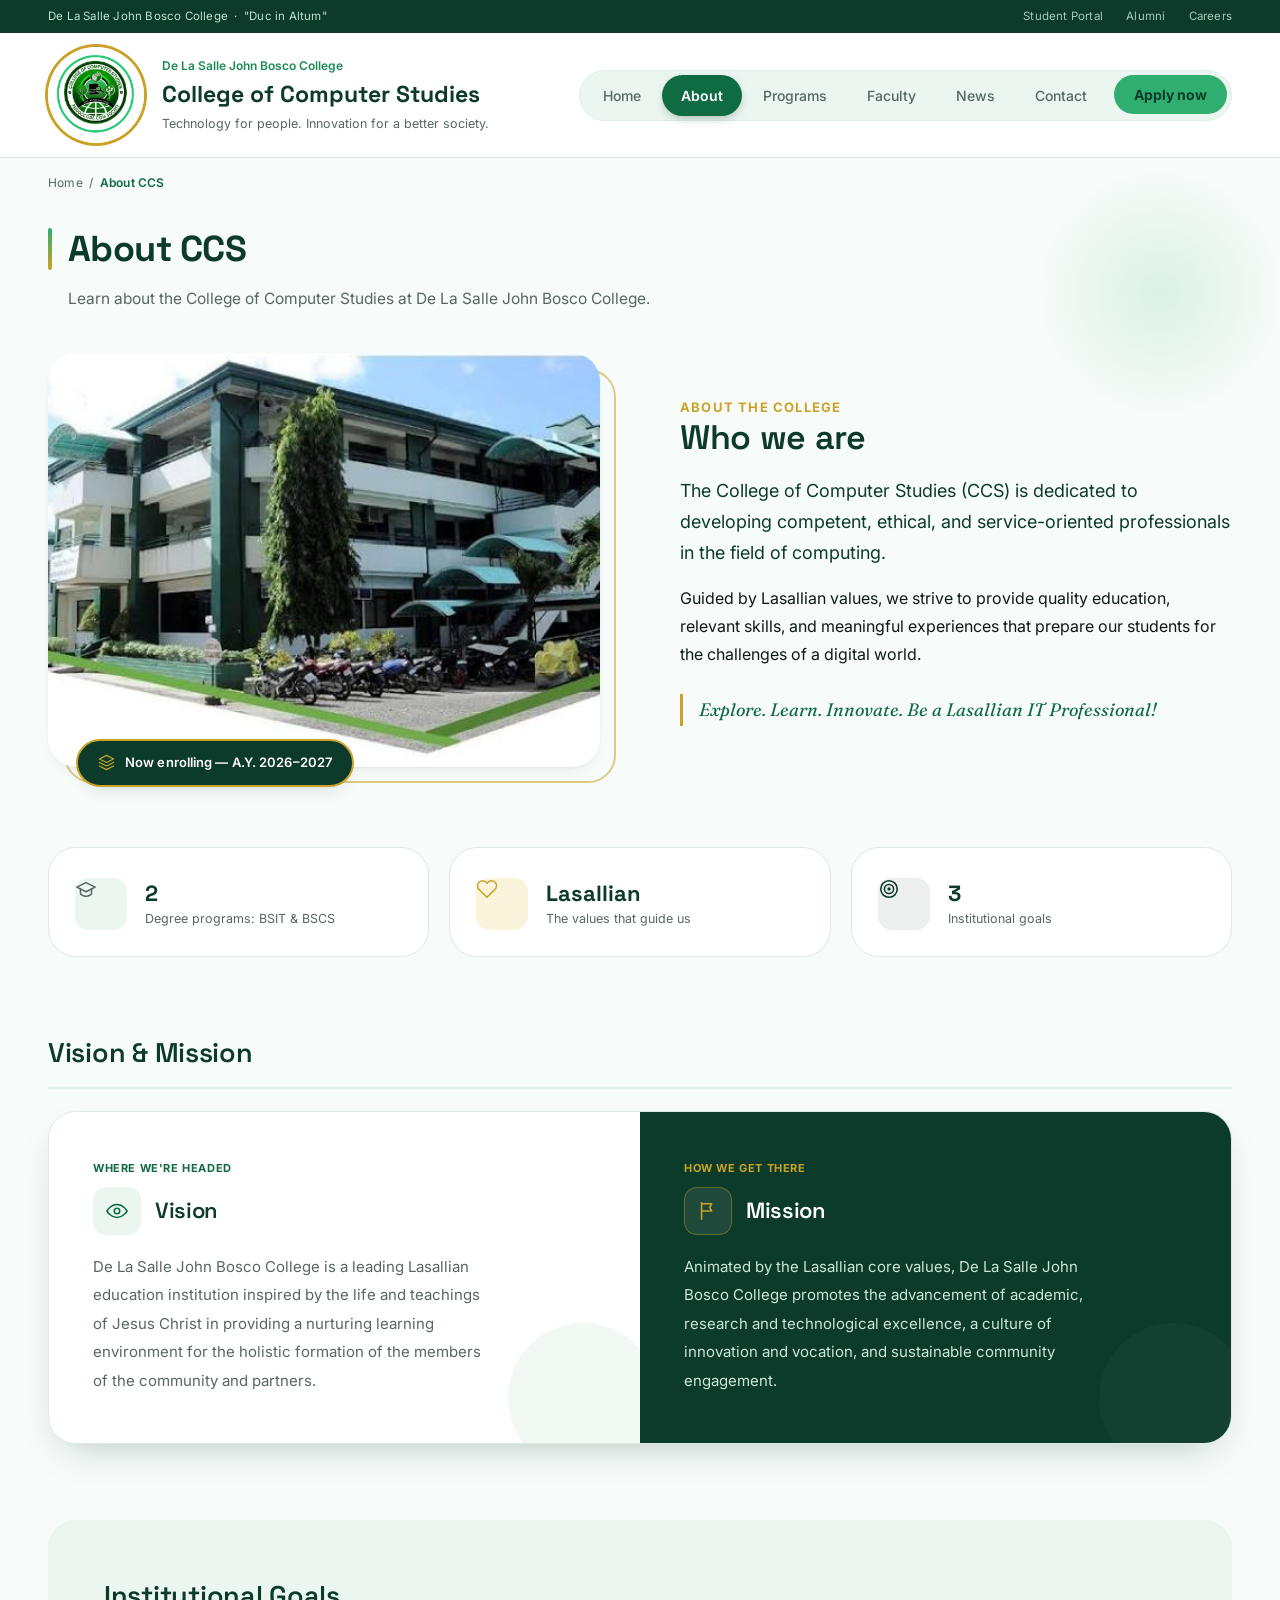
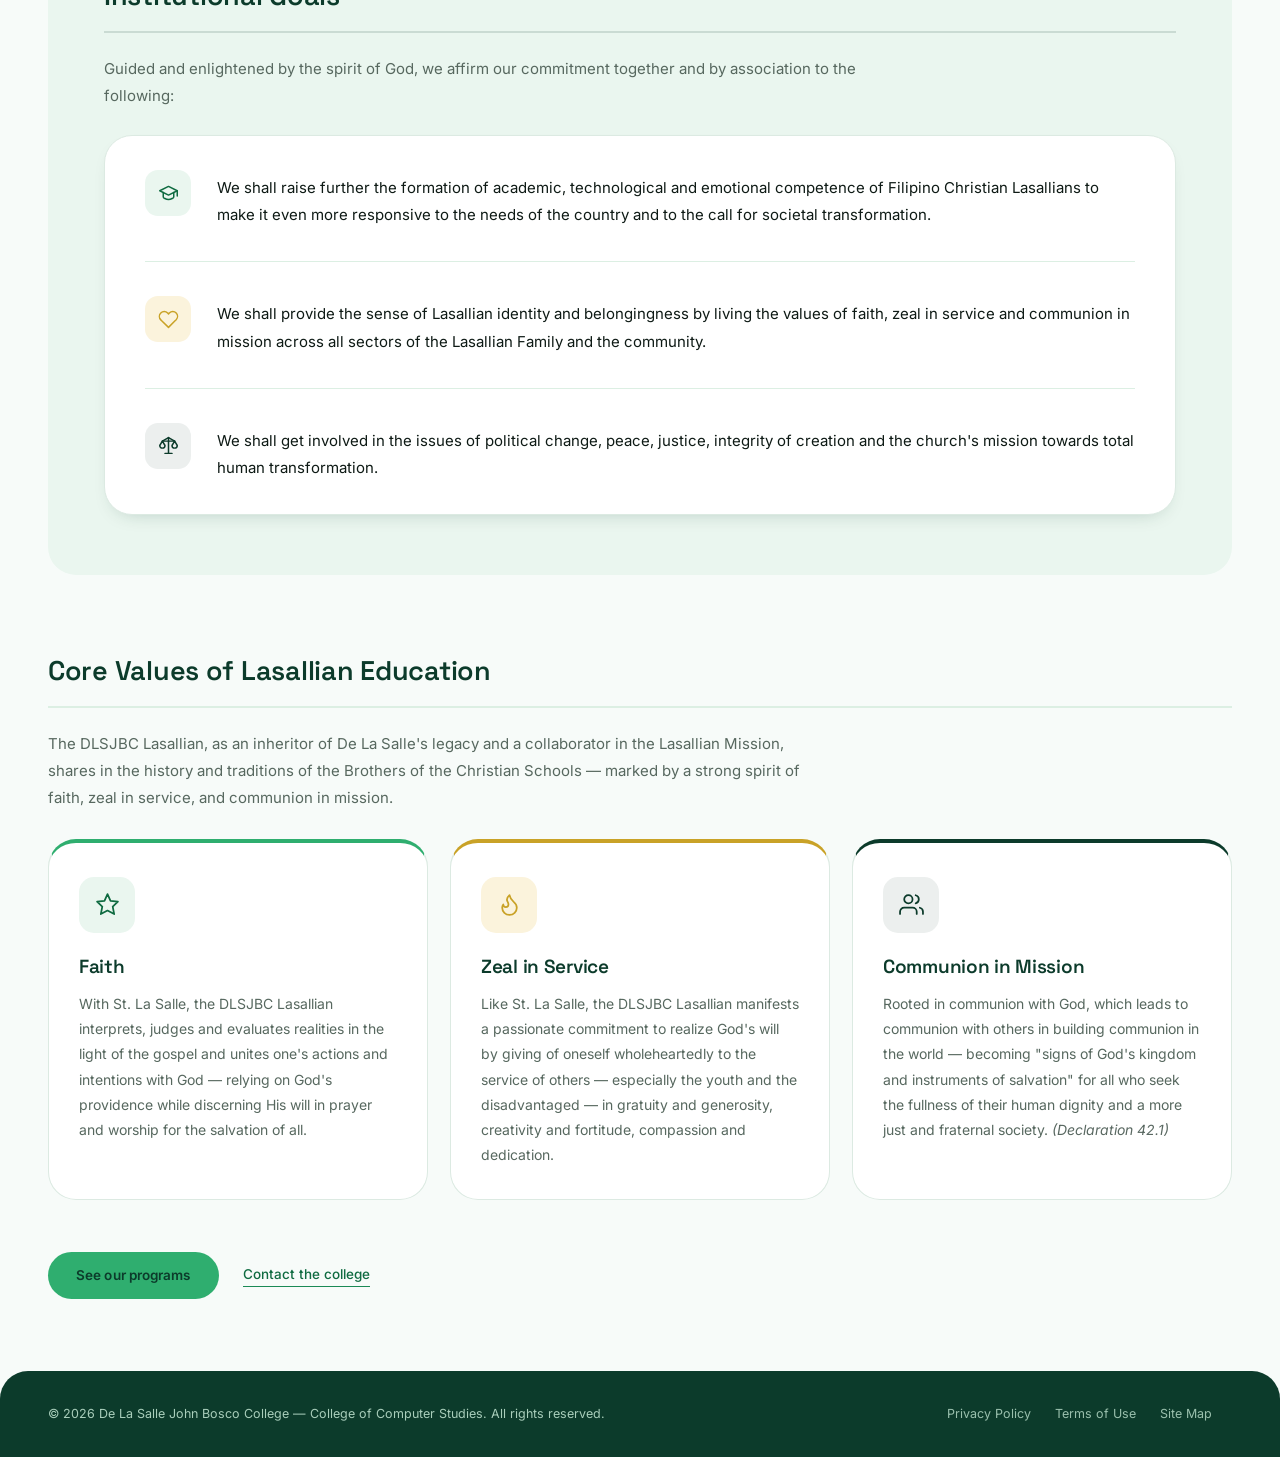
==== commit 079d3650: "Add files via upload" ====
--- a/about.html
+++ b/about.html
@@ -41,6 +41,7 @@
         <li><a href="faculty.html">Faculty</a></li>
         <li><a href="news.html">News</a></li>
         <li><a href="contact.html">Contact</a></li>
+        <li class="nav-apply"><a href="contact.html">Apply now</a></li>
       </ul>
     </nav>
   </header>
@@ -56,11 +57,7 @@
   <main class="page-wrap" id="main-content">
     <div class="split">
       <div class="split-media">
-        <!-- Replace this placeholder with: <img src="images/campus-sign.jpg" alt="DLSJBC campus sign"> -->
-        <div class="ph ph-4x3 ph-photo" role="img" aria-label="Placeholder: Photo: DLSJBC campus sign">
-          <svg class="ph-photo-icon" viewBox="0 0 24 24" aria-hidden="true"><path d="M23 19a2 2 0 0 1-2 2H3a2 2 0 0 1-2-2V8a2 2 0 0 1 2-2h4l2-3h6l2 3h4a2 2 0 0 1 2 2z"/><circle cx="12" cy="13" r="4"/></svg>
-          <span>Photo: DLSJBC campus sign</span>
-        </div>
+        <img src="images/campus-building.png" alt="De La Salle John Bosco College campus building" class="split-photo">
         <div class="media-badge">
           <svg viewBox="0 0 24 24" aria-hidden="true"><path d="M12 2 2 7l10 5 10-5-10-5z"/><path d="M2 17l10 5 10-5"/><path d="M2 12l10 5 10-5"/></svg>
           <span>Now enrolling — A.Y. 2026–2027</span>
--- a/styles.css
+++ b/styles.css
@@ -141,12 +141,12 @@
 
 /* ---------- Hero ---------- */
 .hero{max-width:var(--wrap);margin:22px auto 0;padding:0 48px;}
-.hero-grid{display:flex;align-items:stretch;gap:28px;}
+.hero-grid{display:flex;align-items:stretch;gap:0;}
 
 .hero-panel{
   flex:1 1 0;min-width:0;
   background:linear-gradient(155deg,var(--forest-2) 0%,var(--forest) 65%);
-  border-radius:var(--radius-lg);
+  border-radius:var(--radius-lg) 0 0 var(--radius-lg);
   color:var(--paper);
   padding:64px 56px;
   display:flex;align-items:center;
@@ -173,16 +173,11 @@
 .btn-text{color:var(--paper);border-bottom:1px solid rgba(255,255,255,.4);padding:0 0 2px;font-size:13.5px;font-weight:500;}
 .btn-text:hover{border-color:var(--gold);color:var(--gold);}
 
-/* Photo card: a distinct, separated object next to the panel — not blended into it */
-.hero-photo-wrap{flex:0 0 38%;position:relative;padding:14px 14px 34px 0;}
-.hero-photo-wrap::before{
-  content:"";position:absolute;top:0;right:-14px;bottom:20px;left:28px;
-  background:var(--mint-2);border-radius:var(--radius-lg);z-index:0;
-}
+/* Photo runs flush to the panel's edge — one continuous surface, not a separate boxed card */
+.hero-photo-wrap{flex:0 0 46%;position:relative;}
 .hero-photo-card{
-  position:relative;z-index:1;height:100%;min-height:460px;
-  border-radius:var(--radius-lg);overflow:hidden;
-  box-shadow:var(--shadow);border:6px solid var(--paper);
+  position:relative;z-index:1;height:100%;min-height:520px;
+  border-radius:0 var(--radius-lg) var(--radius-lg) 0;overflow:hidden;
 }
 .hero-photo-card img,.hero-photo-card .ph{width:100%;height:100%;object-fit:cover;}
 .hero-ph{
@@ -191,22 +186,6 @@
   color:var(--ink-soft);font-size:13px;letter-spacing:.2px;text-align:center;padding:24px;
 }
 .hero-ph .ph-icon{width:42px;height:42px;stroke:currentColor;fill:none;stroke-width:1.3;opacity:.65;color:var(--green-deep);}
-
-.hero-badges{
-  position:relative;z-index:2;margin-top:-30px;margin-left:20px;
-  display:flex;gap:10px;
-}
-.hero-badge{
-  background:rgba(255,255,255,.92);backdrop-filter:blur(6px);
-  border:1px solid var(--line);border-radius:var(--radius-sm);
-  box-shadow:var(--shadow-sm);padding:12px 16px;
-}
-.hero-badge-num{
-  font-family:"Space Grotesk",-apple-system,BlinkMacSystemFont,"Segoe UI",Roboto,"Helvetica Neue",Arial,sans-serif;
-  font-size:24px;font-weight:700;line-height:1;color:var(--forest);
-}
-.hero-badge.is-accent .hero-badge-num{color:var(--green);}
-.hero-badge-label{font-size:10.5px;color:var(--ink-soft);margin-top:5px;line-height:1.4;}
 
 /* ---------- Layout ---------- */
 .content-wrap{max-width:var(--wrap);margin:0 auto;padding:60px 48px 0;display:grid;grid-template-columns:minmax(0,1fr) 360px;column-gap:48px;align-items:start;}
@@ -418,10 +397,9 @@
   .main-col{margin-right:0;margin-bottom:40px;}
   .side-col{width:100%;}
   .hero-grid{flex-direction:column;}
-  .hero-photo-wrap{order:-1;width:100%;padding:10px 0 30px;}
-  .hero-photo-wrap::before{right:14px;left:14px;}
-  .hero-photo-card{min-height:260px;}
-  .hero-badges{margin-left:20px;}
+  .hero-panel{border-radius:0 0 var(--radius-lg) var(--radius-lg);}
+  .hero-photo-wrap{order:-1;width:100%;}
+  .hero-photo-card{min-height:260px;border-radius:var(--radius-lg) var(--radius-lg) 0 0;}
 }
 
 @media (max-width: 760px){
@@ -430,8 +408,8 @@
   header.site-header{padding:16px 20px;flex-wrap:wrap;gap:12px;}
   .breadcrumb{padding:12px 20px 0;font-size:11px;}
   .hero{padding:0 20px;margin-top:16px;}
-  .hero-panel{border-radius:20px;padding:32px 24px;}
-  .hero-photo-card{min-height:200px;}
+  .hero-panel{border-radius:0 0 20px 20px;padding:32px 24px;}
+  .hero-photo-card{min-height:200px;border-radius:20px 20px 0 0;}
   .hero-text h2{font-size:28px;}
   .hero-text .lede{font-size:14px;}
   .content-wrap{padding:36px 20px 0;}
@@ -455,7 +433,6 @@
 }
 
 @media (max-width: 480px){
-  .hero-badges{flex-direction:column;margin-left:14px;}
   .brand-text h1{font-size:18px;}
 }
 
@@ -525,6 +502,7 @@
 .split-media{position:relative;flex:1 1 0;min-width:0;margin:0 16px 16px 0;}
 .split-media::before{content:"";position:absolute;inset:16px -16px -16px 16px;border:2px solid var(--gold);border-radius:var(--radius-lg);opacity:.55;}
 .split-media .ph,.split-media img{position:relative;border-radius:var(--radius-lg);}
+.split-photo{width:100%;aspect-ratio:4/3;object-fit:cover;display:block;}
 .ph-photo{flex-direction:column;gap:14px;}
 .ph-photo-icon{width:40px;height:40px;fill:none;stroke:var(--ink-muted);stroke-width:1.3;stroke-linecap:round;stroke-linejoin:round;opacity:.85;}
 .media-badge{
@@ -875,15 +853,6 @@
    Home page enhancements
    ===================================================== */
 
-/* Hero: trust chips */
-.hero-chips{list-style:none;margin:28px 0 0;padding:0;display:flex;flex-wrap:wrap;gap:10px;max-width:460px;}
-.hero-chip{
-  display:inline-flex;align-items:center;gap:7px;font-size:12px;font-weight:500;
-  color:#DCF0E5;background:rgba(255,255,255,.08);border:1px solid rgba(255,255,255,.18);
-  padding:7px 13px 7px 10px;border-radius:999px;line-height:1;
-}
-.hero-chip svg{width:13px;height:13px;flex:none;stroke:var(--green-bright);fill:none;stroke-width:2.6;stroke-linecap:round;stroke-linejoin:round;}
-
 /* Full-width home sections outside the two-column layout */
 .home-section{max-width:var(--wrap);margin:64px auto 0;padding:0 48px;}
 .home-section.is-tinted{background:var(--mint);border-radius:var(--radius-lg);padding:56px 48px 60px;}
@@ -1048,7 +1017,6 @@
   .home-section{padding:0 20px;margin-top:44px;}
   .home-section.is-tinted{padding:40px 20px 44px;}
   .home-section-head h2{font-size:24px;}
-  .hero-chips{max-width:none;}
   .quickfacts-band{padding:0 20px;}
   .quickfacts-inner{margin-top:24px;grid-template-columns:1fr;padding:22px 22px;}
   .quickfact{border-left:none;padding-left:0;padding-top:16px;border-top:1px solid var(--line);}
@@ -1239,3 +1207,283 @@
   .lightbox-next{right:6px;}
   .lightbox-nav{background:rgba(9,26,19,.55);}
 }
+
+
+/* =====================================================================
+   VISUAL POLISH — consistent cards, calmer palette, type scale, motion,
+   sticky header. Appended last so it refines everything above.
+   ===================================================================== */
+:root{
+  --card-radius:18px;
+  --card-shadow:0 1px 2px rgba(12,59,43,.05),0 6px 18px -10px rgba(12,59,43,.16);
+  --card-shadow-hover:0 2px 4px rgba(12,59,43,.06),0 16px 30px -14px rgba(12,59,43,.26);
+  --ease:cubic-bezier(.2,.7,.2,1);
+}
+
+/* 12. Sticky header + Apply now */
+header.site-header{
+  top:0;
+  background:rgba(255,255,255,.94);
+  -webkit-backdrop-filter:saturate(1.4) blur(10px);backdrop-filter:saturate(1.4) blur(10px);
+  padding-top:14px;padding-bottom:14px;
+  transition:padding .25s var(--ease),box-shadow .25s var(--ease);
+}
+header.site-header .mark{transition:width .25s var(--ease),height .25s var(--ease),box-shadow .15s ease,transform .15s ease;}
+header.site-header.is-scrolled{padding-top:8px;padding-bottom:8px;box-shadow:0 8px 24px -16px rgba(12,59,43,.4);}
+header.site-header.is-scrolled .mark{width:56px;height:56px;}
+header.site-header.is-scrolled .tagline{display:none;}
+nav.main-nav li.nav-apply a{
+  background:var(--green-bright);color:var(--forest);font-weight:700;margin-left:6px;
+  padding:9px 20px;border-radius:999px;transition:background .2s var(--ease),transform .2s var(--ease);
+}
+nav.main-nav li.nav-apply a:hover{background:#4CC489;color:var(--forest);transform:translateY(-1px);}
+@media (max-width:900px){nav.main-nav li.nav-apply a{margin:6px 0 0;text-align:center;}}
+
+/* 8. One card style everywhere */
+.quickfacts-inner,.feature-card,.news-card,.person-card,
+.side-col.card-col .side-block,.news-layout .side-block{
+  border-radius:var(--card-radius);
+  border:1px solid var(--line);
+  box-shadow:var(--card-shadow);
+  transition:transform .25s var(--ease),box-shadow .25s var(--ease),border-color .25s var(--ease);
+}
+.quickfacts-inner{border-radius:22px;}
+.feature-card:hover,.news-card:hover,.person-card:hover{
+  transform:translateY(-4px);box-shadow:var(--card-shadow-hover);border-color:var(--mint-2);
+}
+.feature-card::before{display:none;}
+.split-photo{border-radius:var(--card-radius);box-shadow:var(--card-shadow);}
+.news-card-body{padding:16px 18px 18px;}
+
+/* 9. Fewer colors, more whitespace: green + one bright green (buttons) + one gold accent */
+.section-kicker{color:var(--gold);letter-spacing:1.2px;}
+.hero-text .section-kicker,.hero-panel .section-kicker{color:var(--gold);}
+.news-card-date{color:var(--green-deep);}
+.home-section{margin-top:96px;}
+.home-section.is-tinted{padding:72px 48px 76px;}
+.home-section-head{margin-bottom:44px;}
+.quickfacts-inner{margin-top:40px;}
+.feature-grid{gap:24px;}
+.feature-card{padding:32px 28px;}
+.feature-icon,.quickfact-icon{background:var(--mint);color:var(--green-deep);}
+@media (max-width:1024px){.home-section{margin-top:72px;}}
+@media (max-width:640px){.home-section{margin-top:56px;}.home-section.is-tinted{padding:48px 20px 52px;}}
+
+/* 10. Type scale: section headings 34px, body 16px, small text 14px+ */
+.home-section-head h2,.split-text h2,.cta-banner h2{font-size:34px;line-height:1.2;letter-spacing:-.01em;}
+.home-section-head{max-width:640px;}
+.home-section-head p,.split-text p,.feature-card p,.announce-body,.person-info,.side-col .meta{font-size:16px;line-height:1.75;}
+.feature-card h3,.person-card h3{font-size:19px;line-height:1.3;}
+.feature-card p{color:var(--ink-soft);}
+.split-text p{max-width:60ch;}
+.split-text h2 + p{font-size:18px;}
+.news-card-title{font-size:16px;line-height:1.45;}
+.news-card-date,.section-kicker,.quickfact span{font-size:13px;}
+.announce-item .title,.event-item .title{font-size:16px;}
+.block-head h2,.news-grid-head h2,.side-block-head h2{font-size:24px;letter-spacing:-.01em;}
+@media (max-width:640px){
+  .home-section-head h2,.split-text h2,.cta-banner h2{font-size:28px;}
+}
+
+/* 11. Subtle motion */
+.btn,.btn-primary,.btn-text,.quicklink-list a,.announce-item,.event-item{
+  transition:background .2s var(--ease),color .2s var(--ease),transform .2s var(--ease),border-color .2s var(--ease),box-shadow .2s var(--ease);
+}
+.btn:hover{transform:translateY(-2px);box-shadow:0 10px 20px -12px rgba(12,59,43,.5);}
+.js .reveal{opacity:0;transform:translateY(18px);transition:opacity .7s var(--ease),transform .7s var(--ease);}
+.js .reveal.is-visible{opacity:1;transform:none;}
+@media (prefers-reduced-motion:reduce){
+  *,*::before,*::after{transition-duration:.01ms !important;animation-duration:.01ms !important;}
+  .js .reveal{opacity:1;transform:none;}
+  html{scroll-behavior:auto;}
+}
+
+/* Program showcase cards share the same card language */
+.showcase-card{border-radius:var(--card-radius);box-shadow:var(--card-shadow);transition:transform .25s var(--ease),box-shadow .25s var(--ease);}
+.showcase-card:hover{transform:translateY(-4px);box-shadow:var(--card-shadow-hover);}
+
+/* Stats bar now holds three items */
+.quickfacts-inner{grid-template-columns:repeat(3,minmax(0,1fr));}
+@media (max-width:900px){.quickfacts-inner{grid-template-columns:1fr;}.quickfact,.quickfact:first-child{padding-left:0;border-left:none;}}
+
+
+/* =====================================================================
+   LAYOUT & ORGANIZATION — one rhythm, alternating backgrounds, one
+   heading style, quick-links row, featured news, updates grid.
+   ===================================================================== */
+
+/* 5. Same spacing between every section; same heading block everywhere */
+.home-section,.home-section.is-tinted,.programs-showcase{margin-top:96px;}
+.home-section.is-tinted,.programs-showcase{padding:72px 48px;}
+.programs-showcase .home-section-head{margin-bottom:44px;}
+.programs-showcase .home-section-head h2,.home-section-head h2{font-size:34px;}
+.home-section-head .section-kicker{margin-bottom:12px;}
+.showcase-foot{margin-top:40px;text-align:center;}
+@media (max-width:1024px){
+  .home-section,.home-section.is-tinted,.programs-showcase{margin-top:72px;}
+  .home-section.is-tinted,.programs-showcase{padding:56px 28px;}
+}
+@media (max-width:640px){
+  .home-section,.home-section.is-tinted,.programs-showcase{margin-top:56px;}
+  .home-section.is-tinted,.programs-showcase{padding:44px 20px;}
+  .home-section-head h2,.programs-showcase .home-section-head h2{font-size:28px;}
+}
+
+/* 6a. Quick links: small icon row right under the hero */
+.quicklinks-band{max-width:var(--wrap);margin:0 auto;padding:0 48px;}
+.quicklinks-inner{list-style:none;margin:28px 0 0;padding:0;display:grid;grid-template-columns:repeat(4,minmax(0,1fr));gap:16px;}
+.ql-item{
+  display:flex;align-items:center;gap:14px;padding:16px 18px;height:100%;
+  background:var(--paper);border:1px solid var(--line);border-radius:var(--card-radius);
+  box-shadow:var(--card-shadow);color:var(--ink);text-decoration:none;
+  transition:transform .25s var(--ease),box-shadow .25s var(--ease),border-color .25s var(--ease);
+}
+.ql-item:hover{transform:translateY(-3px);box-shadow:var(--card-shadow-hover);border-color:var(--green-bright);}
+.ql-item:focus-visible{outline:2px solid var(--green-deep);outline-offset:2px;}
+.ql-icon{flex:none;display:grid;place-items:center;width:44px;height:44px;border-radius:12px;background:var(--mint);color:var(--green-deep);}
+.ql-icon svg{width:21px;height:21px;fill:none;stroke:currentColor;stroke-width:1.7;stroke-linecap:round;stroke-linejoin:round;}
+.ql-text{flex:1;min-width:0;display:flex;flex-direction:column;}
+.ql-text b{font-size:15px;font-weight:600;color:var(--forest);line-height:1.3;}
+.ql-text span{font-size:13px;color:var(--ink-soft);line-height:1.4;}
+.ql-arrow{flex:none;color:var(--green-deep);transition:transform .25s var(--ease);}
+.ql-item:hover .ql-arrow{transform:translateX(4px);}
+.quickfacts-inner{margin-top:16px;}
+
+/* 6b. Latest News: one featured story + three compact ones */
+.news-featured{display:grid;grid-template-columns:minmax(0,1.3fr) minmax(0,1fr);gap:24px;align-items:stretch;}
+.news-side{display:flex;flex-direction:column;gap:16px;}
+.news-card.is-featured{display:flex;flex-direction:column;height:100%;}
+.news-card.is-featured .news-card-img{aspect-ratio:16/10;flex:1;min-height:0;}
+.news-card.is-featured .news-card-body{padding:22px 26px 26px;flex:none;}
+.news-card.is-featured .news-card-title{font-size:22px;line-height:1.35;-webkit-line-clamp:3;}
+.news-card.is-compact{display:flex;align-items:stretch;flex:1;}
+.news-card.is-compact .news-card-img{width:150px;height:auto;aspect-ratio:auto;flex:none;}
+.news-card.is-compact .news-card-body{display:flex;flex-direction:column;justify-content:center;padding:14px 18px;}
+.news-card.is-compact .news-card-title{font-size:15.5px;}
+@media (max-width:900px){
+  .news-featured{grid-template-columns:1fr;}
+  .news-card.is-featured .news-card-img{flex:none;}
+}
+@media (max-width:480px){
+  .news-card.is-compact{flex-direction:column;}
+  .news-card.is-compact .news-card-img{width:100%;aspect-ratio:16/9;}
+}
+
+/* 6c. Announcements + Upcoming Events side by side */
+.updates-grid{display:grid;grid-template-columns:repeat(2,minmax(0,1fr));gap:24px;align-items:start;}
+.updates-panel{
+  background:var(--paper);border:1px solid var(--line);border-radius:var(--card-radius);
+  box-shadow:var(--card-shadow);padding:24px 22px 14px;
+}
+.updates-panel-head{display:flex;align-items:baseline;justify-content:space-between;gap:12px;padding:0 6px 14px;margin-bottom:6px;border-bottom:1px solid var(--line);}
+.updates-panel-head h3{font-size:20px;margin:0;color:var(--forest);letter-spacing:-.01em;}
+.updates-panel .see-all{font-size:14px;color:var(--green-deep);font-weight:600;text-decoration:none;}
+.updates-panel .see-all:hover{text-decoration:underline;}
+.updates-panel .event-item .title{font-size:16px;}
+.updates-panel .event-item .meta{font-size:13.5px;}
+@media (max-width:900px){
+  .updates-grid{grid-template-columns:1fr;}
+  .quicklinks-inner{grid-template-columns:repeat(2,minmax(0,1fr));}
+}
+@media (max-width:640px){
+  .quicklinks-band{padding:0 20px;}
+  .quicklinks-inner{grid-template-columns:1fr;}
+}
+
+
+/* =====================================================================
+   STATS AS NUMBERS + MERGED ABOUT SECTION
+   ===================================================================== */
+.stats-row{grid-template-columns:repeat(3,minmax(0,1fr));padding:30px 36px;}
+.stats-row .quickfact{display:block;padding:0 24px;text-align:center;border-left:1px solid var(--line);}
+.stats-row .quickfact:first-child{padding-left:0;border-left:none;}
+.stats-row .quickfact:last-child{padding-right:0;}
+.stats-row .quickfact b{
+  font-size:40px;line-height:1.1;letter-spacing:-.02em;color:var(--green-deep);margin-bottom:8px;
+}
+.stats-row .quickfact span{display:block;font-size:14px;color:var(--ink-soft);line-height:1.5;}
+@media (max-width:700px){
+  .stats-row{grid-template-columns:1fr;padding:24px;}
+  .stats-row .quickfact,.stats-row .quickfact:first-child,.stats-row .quickfact:last-child{padding:16px 0;border-left:none;border-top:1px solid var(--line);}
+  .stats-row .quickfact:first-child{border-top:none;}
+}
+
+/* Merged About section: story on top, three highlights underneath */
+.feature-grid{grid-template-columns:repeat(3,minmax(0,1fr));margin-top:64px;}
+@media (max-width:900px){.feature-grid{grid-template-columns:1fr;margin-top:48px;}}
+
+/* =====================================================================
+   HOME HUB — Latest News + Announcements (main column) with
+   Quick Links / Upcoming Events / Contact (sidebar). Compact sizing
+   scoped to .home-hub so the site-wide type scale is untouched.
+   ===================================================================== */
+.home-hub{margin-top:96px;}
+.home-hub .news-grid-head h2,
+.home-hub .block-head h2,
+.home-hub .side-block-head h2{font-size:19px;line-height:1.3;}
+.home-hub .block{margin-bottom:48px;}
+.home-hub .block:last-child{margin-bottom:0;}
+.home-hub .block-head{margin-bottom:8px;}
+.home-hub .news-card-body{padding:12px 14px 14px;}
+.home-hub .news-card-date{font-size:11px;margin-bottom:6px;}
+.home-hub .news-card-title{font-size:13.5px;line-height:1.45;}
+.home-hub .news-card-img{aspect-ratio:3/2;}
+.home-hub .announce-item .title{font-size:13px;}
+.home-hub .announce-date{font-size:10.5px;}
+.home-hub .announce-item .meta{font-size:11px;}
+.home-hub .meta-src{font-size:11.5px;}
+.home-hub .side-block .see-all{font-size:11.5px;}
+.home-hub .quicklink-list a{font-size:12px;padding:10px 12px;}
+.home-hub .event-item .title{font-size:13px;}
+.home-hub .event-item .meta{font-size:12px;}
+.home-hub .event-item{padding:10px;margin:0 -10px;align-items:center;}
+.home-hub .event-date{width:40px;height:40px;margin-right:12px;border-radius:10px;}
+.home-hub .event-date b{font-size:14px;}
+.home-hub .event-date span{font-size:9.5px;}
+.home-hub .contact-lines address{font-size:11.5px;line-height:1.85;}
+.home-hub .contact-lines address b{font-size:11.5px;}
+@media (max-width:1080px){.home-hub{margin-top:72px;}}
+@media (max-width:760px){.home-hub{margin-top:56px;}}
+
+/* =====================================================================
+   PROGRAMS — clean two-card layout (no empty hero blocks)
+   ===================================================================== */
+.home-section.programs-showcase.pc-section{padding:80px 48px 84px;}
+.pc-grid{display:grid;grid-template-columns:repeat(2,minmax(0,1fr));gap:28px;max-width:1100px;margin:0 auto;}
+.pc{
+  position:relative;overflow:hidden;display:flex;flex-direction:column;align-items:flex-start;
+  padding:36px 36px 32px;background:var(--paper);border:1px solid var(--line);border-radius:24px;
+  box-shadow:0 1px 2px rgba(12,59,43,.04),0 12px 32px -18px rgba(12,59,43,.22);
+  transition:transform .25s var(--ease),box-shadow .25s var(--ease),border-color .25s var(--ease);
+}
+.pc:hover{transform:translateY(-4px);border-color:var(--green-bright);box-shadow:0 1px 2px rgba(12,59,43,.04),0 22px 44px -20px rgba(12,59,43,.34);}
+.pc-mono{
+  position:absolute;right:-6px;bottom:-34px;z-index:0;pointer-events:none;
+  font-family:"Space Grotesk",sans-serif;font-weight:700;font-size:170px;line-height:1;letter-spacing:-.04em;
+  color:transparent;-webkit-text-stroke:1.5px rgba(27,138,86,.16);
+}
+.pc > *:not(.pc-mono){position:relative;z-index:1;}
+.pc-top{display:flex;align-items:center;justify-content:space-between;width:100%;margin-bottom:28px;}
+.pc-icon{display:grid;place-items:center;width:52px;height:52px;border-radius:16px;background:linear-gradient(135deg,var(--forest),var(--green-deep));color:var(--paper);box-shadow:0 10px 20px -10px rgba(12,59,43,.6);}
+.pc-icon svg{width:24px;height:24px;fill:none;stroke:currentColor;stroke-width:1.7;stroke-linecap:round;stroke-linejoin:round;}
+.pc-badge{padding:6px 14px;border-radius:999px;background:var(--mint);color:var(--green-deep);font-size:12px;font-weight:700;letter-spacing:.8px;}
+.pc-fit{margin:0 0 8px;font-size:13px;font-weight:600;color:var(--gold);letter-spacing:.2px;}
+.pc h3{margin:0 0 12px;font-size:27px;line-height:1.2;letter-spacing:-.015em;color:var(--forest);}
+.pc-desc{margin:0;max-width:44ch;font-size:16px;line-height:1.65;color:var(--ink-soft);}
+.pc-chips{list-style:none;display:flex;flex-wrap:wrap;gap:8px;margin:22px 0 0;padding:0;}
+.pc-chips li{padding:6px 14px;border-radius:999px;border:1px solid var(--line);background:var(--ivory);font-size:13px;font-weight:500;color:var(--ink-soft);}
+.pc-cta{
+  display:inline-flex;align-items:center;gap:8px;margin-top:32px;padding-top:20px;width:100%;
+  border-top:1px solid var(--line);font-size:15px;font-weight:700;color:var(--green-deep);
+}
+.pc-cta svg{width:18px;height:18px;fill:none;stroke:currentColor;stroke-width:2;stroke-linecap:round;stroke-linejoin:round;transition:transform .2s var(--ease);}
+.pc-cta::after{content:"";position:absolute;inset:0;}
+.pc:hover .pc-cta{color:var(--green);}
+.pc:hover .pc-cta svg{transform:translateX(4px);}
+.pc-cta:focus-visible{outline:2px solid var(--green);outline-offset:6px;border-radius:8px;}
+@media (max-width:1024px){.home-section.programs-showcase.pc-section{padding:56px 28px 60px;}}
+@media (max-width:820px){.pc-grid{grid-template-columns:1fr;}}
+@media (max-width:640px){
+  .home-section.programs-showcase.pc-section{padding:44px 20px 48px;}
+  .pc{padding:28px 24px 26px;}.pc h3{font-size:23px;}.pc-mono{font-size:130px;}
+}
